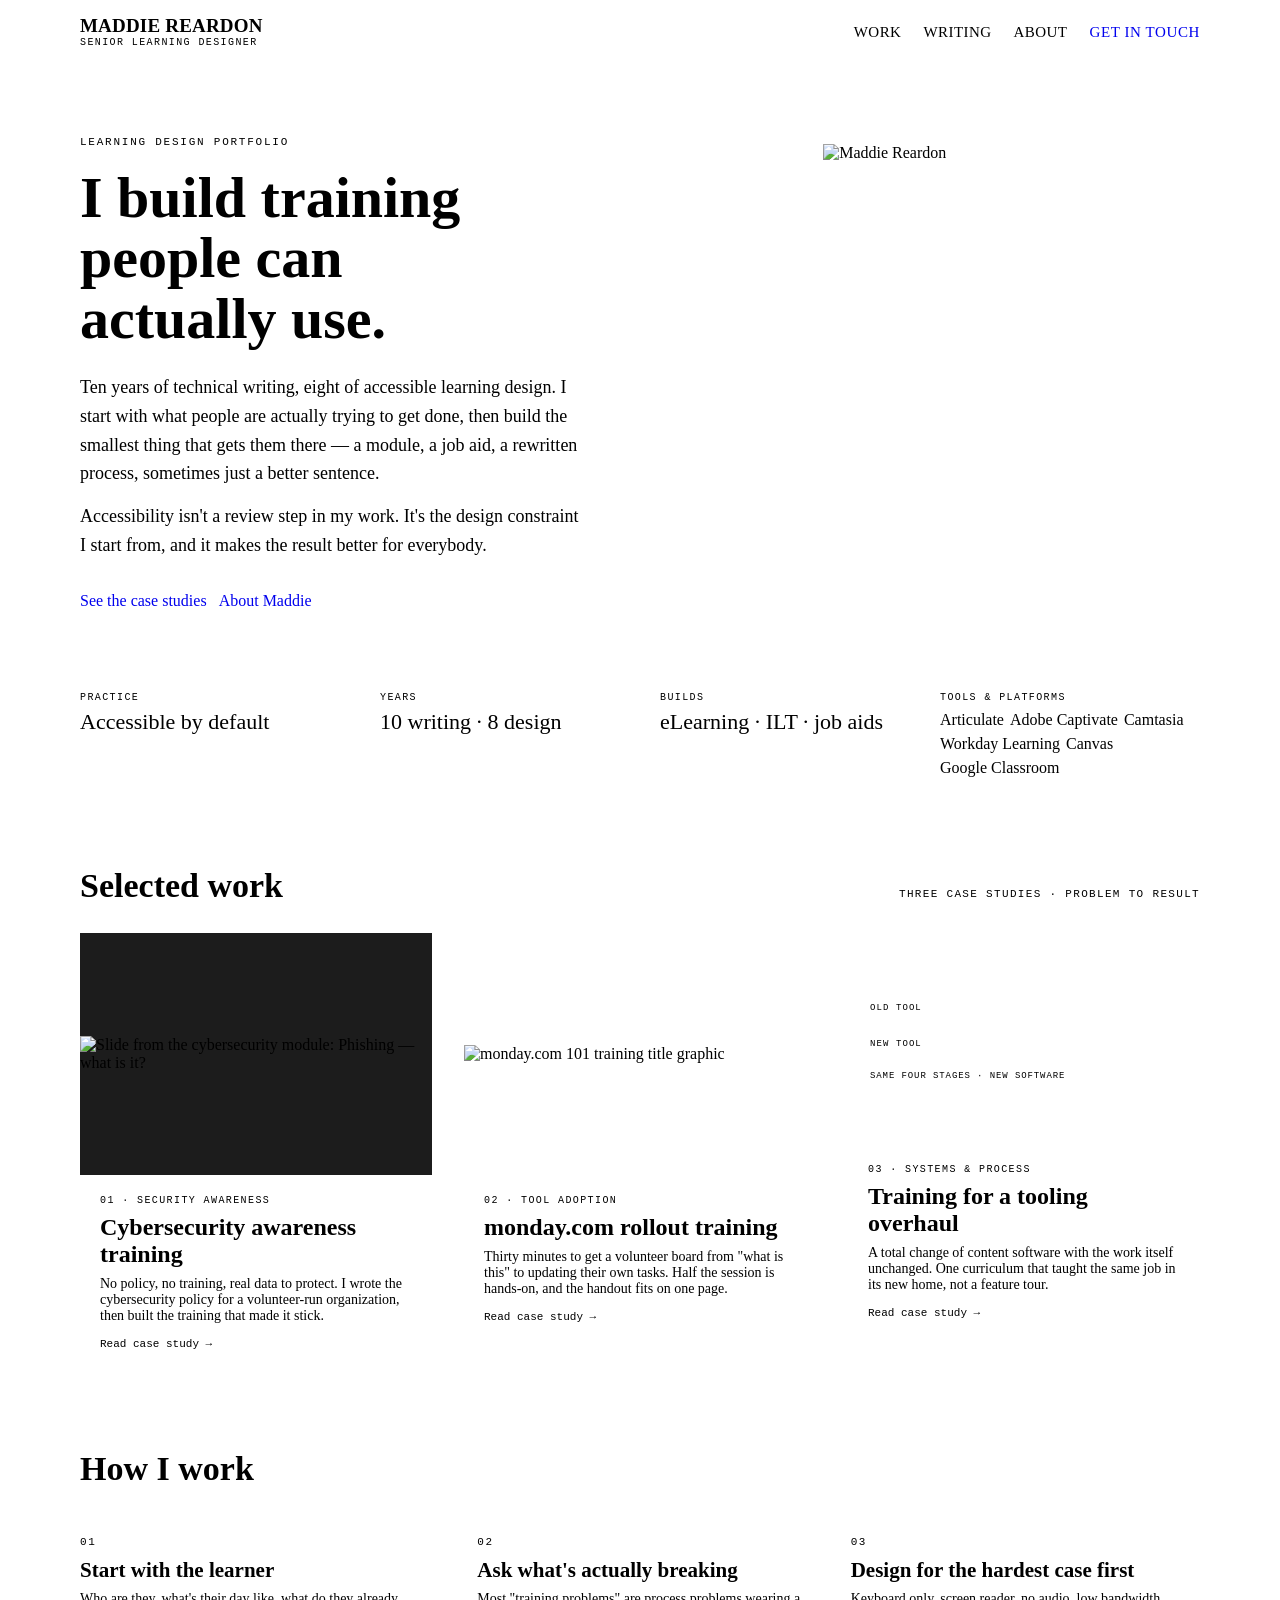
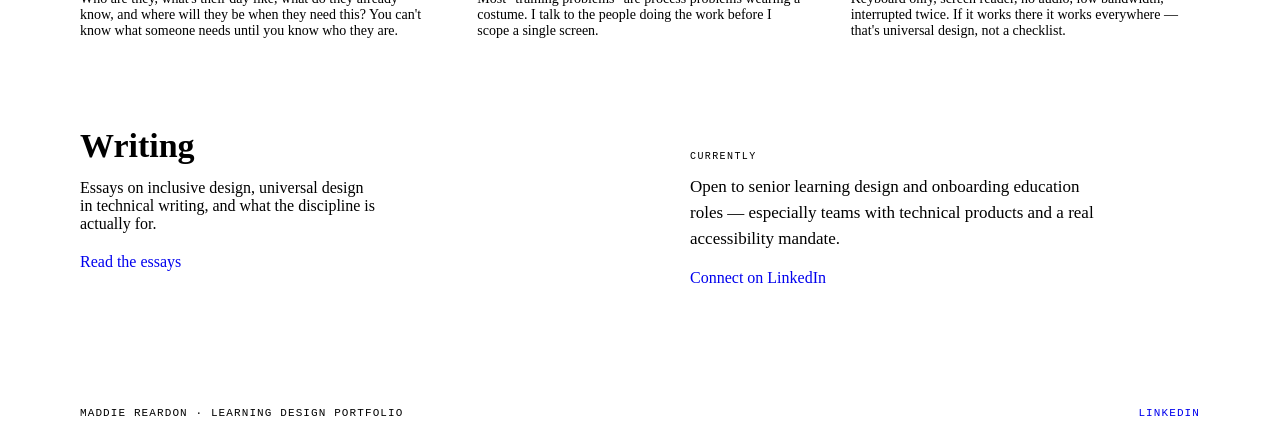
==== index.html @ 241e2d4a "Add files via upload" ====
<!DOCTYPE html>
<html lang="en">
<head>
<meta charset="utf-8">
<meta name="viewport" content="width=device-width, initial-scale=1">
<title>Maddie Reardon — Senior Learning Designer</title>
<meta name="description" content="Learning designer building accessible training for technical products, systems rollouts, and compliance topics.">
<meta property="og:title" content="Maddie Reardon — Senior Learning Designer">
<meta property="og:description" content="Learning designer building accessible training for technical products, systems rollouts, and compliance topics.">
<meta property="og:type" content="website">
<link rel="stylesheet" href="assets/styles.css"><link rel="preconnect" href="https://fonts.gstatic.com"><style>body{margin:0}a{text-decoration:none}a:hover{color:var(--color-accent-700)}.mono{font-family:ui-monospace,Menlo,Consolas,monospace}.btn,.tag{white-space:nowrap}.duotone::after{opacity:.15}</style>
</head>
<body>
<div style="min-height:100vh;background:var(--color-bg);color:var(--color-text)">

  <header style="border-bottom:1px solid var(--color-divider);position:sticky;top:0;background:var(--color-bg);z-index:5">
    <div style="max-width:1120px;margin:0 auto;padding:16px 32px;display:flex;align-items:center;justify-content:space-between;gap:24px">
      <a href="index.html" style="display:flex;flex-direction:column;gap:2px;color:var(--color-text)">
        <span style="font-family:var(--font-heading);font-weight:600;font-size:19px;letter-spacing:.01em;line-height:1">MADDIE REARDON</span>
        <span class="mono" style="font-size:10px;letter-spacing:.14em;text-transform:uppercase;color:color-mix(in srgb,var(--color-text) 55%,transparent)">Senior learning designer</span>
      </a>
      <nav style="display:flex;align-items:center;gap:22px;font-family:var(--font-heading);font-size:15px;letter-spacing:.03em;text-transform:uppercase">
        <a href="#work" style="color:var(--color-text)">Work</a>
        <a href="writing.html" style="color:var(--color-text)">Writing</a>
        <a href="about.html" style="color:var(--color-text)">About</a>
        <a class="btn btn-primary" href="https://linkedin.com/in/maddie-reardon" target="_blank" rel="noopener" style="letter-spacing:.04em">Get in touch</a>
      </nav>
    </div>
  </header>

  <section style="max-width:1120px;margin:0 auto;padding:72px 32px 56px;display:grid;grid-template-columns:1.55fr .85fr;gap:56px;align-items:start">
    <div>
      <p class="mono" style="font-size:11px;letter-spacing:.16em;text-transform:uppercase;color:var(--color-accent-700);margin:0 0 20px">Learning design portfolio</p>
      <h1 style="font-size:58px;line-height:1.04;margin:0 0 24px;max-width:16ch">I build training people can actually use.</h1>
      <p style="font-size:18px;line-height:1.6;max-width:56ch;margin:0 0 14px;text-wrap:pretty">Ten years of technical writing, eight of accessible learning design. I start with what people are actually trying to get done, then build the smallest thing that gets them there — a module, a job aid, a rewritten process, sometimes just a better sentence.</p>
      <p style="font-size:18px;line-height:1.6;max-width:56ch;margin:0 0 32px;text-wrap:pretty">Accessibility isn't a review step in my work. It's the design constraint I start from, and it makes the result better for everybody.</p>
      <div style="display:flex;gap:12px;flex-wrap:wrap">
        <a class="btn btn-primary" href="#work">See the case studies</a>
        <a class="btn btn-secondary" href="about.html">About Maddie</a>
      </div>
    </div>
    <figure class="blueprint duotone" style="margin:8px 0 0">
      <i class="corner tl"></i><i class="corner tr"></i><i class="corner bl"></i><i class="corner br"></i>
      <img src="assets/maddie-reardon.png" alt="Maddie Reardon" style="width:100%;display:block">
    </figure>
  </section>

  <section style="border-top:1px solid var(--color-divider);border-bottom:1px solid var(--color-divider)">
    <div style="max-width:1120px;margin:0 auto;padding:0 32px;display:grid;grid-template-columns:repeat(4,1fr)">
      <div style="padding:26px 20px 26px 0"><p class="mono" style="font-size:10px;letter-spacing:.14em;text-transform:uppercase;color:color-mix(in srgb,var(--color-text) 55%,transparent);margin:0 0 6px">Practice</p><p style="font-family:var(--font-heading);font-size:22px;margin:0">Accessible by default</p></div>
      <div style="padding:26px 20px;border-left:1px solid var(--color-divider)"><p class="mono" style="font-size:10px;letter-spacing:.14em;text-transform:uppercase;color:color-mix(in srgb,var(--color-text) 55%,transparent);margin:0 0 6px">Years</p><p style="font-family:var(--font-heading);font-size:22px;margin:0">10 writing · 8 design</p></div>
      <div style="padding:26px 20px;border-left:1px solid var(--color-divider)"><p class="mono" style="font-size:10px;letter-spacing:.14em;text-transform:uppercase;color:color-mix(in srgb,var(--color-text) 55%,transparent);margin:0 0 6px">Builds</p><p style="font-family:var(--font-heading);font-size:22px;margin:0">eLearning · ILT · job aids</p></div>
      <div style="padding:26px 0 26px 20px;border-left:1px solid var(--color-divider)"><p class="mono" style="font-size:10px;letter-spacing:.14em;text-transform:uppercase;color:color-mix(in srgb,var(--color-text) 55%,transparent);margin:0 0 8px">Tools &amp; platforms</p><div style="display:flex;flex-wrap:wrap;gap:6px"><span class="tag tag-neutral">Articulate</span><span class="tag tag-neutral">Adobe Captivate</span><span class="tag tag-neutral">Camtasia</span><span class="tag tag-neutral">Workday Learning</span><span class="tag tag-neutral">Canvas</span><span class="tag tag-neutral">Google Classroom</span></div></div>
    </div>
  </section>

  <section id="work" style="max-width:1120px;margin:0 auto;padding:64px 32px 24px;scroll-margin-top:80px">
    <div style="display:flex;align-items:baseline;justify-content:space-between;gap:24px;margin:0 0 28px">
      <h2 style="font-size:34px;margin:0">Selected work</h2>
      <p class="mono" style="font-size:11px;letter-spacing:.12em;text-transform:uppercase;color:color-mix(in srgb,var(--color-text) 55%,transparent);margin:0">Three case studies · problem to result</p>
    </div>
    <div style="display:grid;grid-template-columns:repeat(3,1fr);gap:32px">

      <a class="card blueprint" href="work-cybersecurity.html" style="display:flex;flex-direction:column;gap:0;padding:0;color:var(--color-text)">
        <i class="corner tl"></i><i class="corner tr"></i><i class="corner bl"></i><i class="corner br"></i>
        <div style="aspect-ratio:16/11;overflow:hidden;border-bottom:1px solid var(--color-divider);background:#1c1c1c;display:grid;place-items:center">
          <img src="assets/cybersecurity-phishing-slide.png" alt="Slide from the cybersecurity module: Phishing — what is it?" style="width:100%;height:auto;object-fit:contain;display:block">
        </div>
        <div style="padding:20px">
          <p class="mono" style="font-size:10px;letter-spacing:.14em;text-transform:uppercase;color:var(--color-accent-700);margin:0 0 8px">01 · Security awareness</p>
          <h3 style="font-size:24px;margin:0 0 8px">Cybersecurity awareness training</h3>
          <p style="font-size:14px;margin:0 0 14px;color:color-mix(in srgb,var(--color-text) 70%,transparent);text-wrap:pretty">No policy, no training, real data to protect. I wrote the cybersecurity policy for a volunteer-run organization, then built the training that made it stick.</p>
          <p class="mono" style="font-size:11px;margin:0;color:var(--color-accent-700)">Read case study →</p>
        </div>
      </a>

      <a class="card blueprint" href="work-monday.html" style="display:flex;flex-direction:column;gap:0;padding:0;color:var(--color-text)">
        <i class="corner tl"></i><i class="corner tr"></i><i class="corner bl"></i><i class="corner br"></i>
        <div style="aspect-ratio:16/11;overflow:hidden;border-bottom:1px solid var(--color-divider);background:var(--color-neutral-200);display:grid;place-items:center">
          <img src="assets/monday-101.svg" alt="monday.com 101 training title graphic" style="width:100%;height:auto;object-fit:contain;display:block">
        </div>
        <div style="padding:20px">
          <p class="mono" style="font-size:10px;letter-spacing:.14em;text-transform:uppercase;color:var(--color-accent-700);margin:0 0 8px">02 · Tool adoption</p>
          <h3 style="font-size:24px;margin:0 0 8px">monday.com rollout training</h3>
          <p style="font-size:14px;margin:0 0 14px;color:color-mix(in srgb,var(--color-text) 70%,transparent);text-wrap:pretty">Thirty minutes to get a volunteer board from "what is this" to updating their own tasks. Half the session is hands-on, and the handout fits on one page.</p>
          <p class="mono" style="font-size:11px;margin:0;color:var(--color-accent-700)">Read case study →</p>
        </div>
      </a>

      <a class="card blueprint" href="work-workday.html" style="display:flex;flex-direction:column;gap:0;padding:0;color:var(--color-text)">
        <i class="corner tl"></i><i class="corner tr"></i><i class="corner bl"></i><i class="corner br"></i>
        <div style="aspect-ratio:16/11;background:var(--color-neutral-200);border-bottom:1px solid var(--color-divider);display:flex;flex-direction:column;justify-content:center;gap:14px;padding:0 22px">
          <div style="display:grid;grid-template-columns:56px 1fr;gap:10px;align-items:center">
            <span class="mono" style="font-size:9px;letter-spacing:.12em;text-transform:uppercase;color:color-mix(in srgb,var(--color-text) 50%,transparent)">Old tool</span>
            <div style="display:flex;gap:5px">
              <span style="flex:1;border:1px solid var(--color-divider);height:22px"></span>
              <span style="flex:1;border:1px solid var(--color-divider);height:22px"></span>
              <span style="flex:1;border:1px solid var(--color-divider);height:22px"></span>
              <span style="flex:1;border:1px solid var(--color-divider);height:22px"></span>
            </div>
          </div>
          <div style="display:grid;grid-template-columns:56px 1fr;gap:10px;align-items:center">
            <span class="mono" style="font-size:9px;letter-spacing:.12em;text-transform:uppercase;color:var(--color-accent-700)">New tool</span>
            <div style="display:flex;gap:5px">
              <span style="flex:1;border:1px solid var(--color-accent);height:22px"></span>
              <span style="flex:1;border:1px solid var(--color-accent);height:22px"></span>
              <span style="flex:1;border:1px solid var(--color-accent);height:22px"></span>
              <span style="flex:1;background:var(--color-accent);border:1px solid var(--color-accent);height:22px"></span>
            </div>
          </div>
          <p class="mono" style="font-size:9px;letter-spacing:.1em;text-transform:uppercase;color:color-mix(in srgb,var(--color-text) 50%,transparent);margin:2px 0 0">Same four stages · new software</p>
        </div>
        <div style="padding:20px">
          <p class="mono" style="font-size:10px;letter-spacing:.14em;text-transform:uppercase;color:var(--color-accent-700);margin:0 0 8px">03 · Systems &amp; process</p>
          <h3 style="font-size:24px;margin:0 0 8px">Training for a tooling overhaul</h3>
          <p style="font-size:14px;margin:0 0 14px;color:color-mix(in srgb,var(--color-text) 70%,transparent);text-wrap:pretty">A total change of content software with the work itself unchanged. One curriculum that taught the same job in its new home, not a feature tour.</p>
          <p class="mono" style="font-size:11px;margin:0;color:var(--color-accent-700)">Read case study →</p>
        </div>
      </a>

    </div>
  </section>

  <section style="max-width:1120px;margin:0 auto;padding:56px 32px 8px">
    <h2 style="font-size:34px;margin:0 0 24px">How I work</h2>
    <div style="display:grid;grid-template-columns:repeat(3,1fr);gap:0;border-top:1px solid var(--color-divider);border-bottom:1px solid var(--color-divider)">
      <div style="padding:24px 24px 24px 0">
        <p class="mono" style="font-size:11px;letter-spacing:.14em;color:var(--color-accent-700);margin:0 0 10px">01</p>
        <h4 style="font-size:21px;margin:0 0 8px">Start with the learner</h4>
        <p style="font-size:14px;margin:0;color:color-mix(in srgb,var(--color-text) 70%,transparent);text-wrap:pretty">Who are they, what's their day like, what do they already know, and where will they be when they need this? You can't know what someone needs until you know who they are.</p>
      </div>
      <div style="padding:24px;border-left:1px solid var(--color-divider)">
        <p class="mono" style="font-size:11px;letter-spacing:.14em;color:var(--color-accent-700);margin:0 0 10px">02</p>
        <h4 style="font-size:21px;margin:0 0 8px">Ask what's actually breaking</h4>
        <p style="font-size:14px;margin:0;color:color-mix(in srgb,var(--color-text) 70%,transparent);text-wrap:pretty">Most "training problems" are process problems wearing a costume. I talk to the people doing the work before I scope a single screen.</p>
      </div>
      <div style="padding:24px 0 24px 24px;border-left:1px solid var(--color-divider)">
        <p class="mono" style="font-size:11px;letter-spacing:.14em;color:var(--color-accent-700);margin:0 0 10px">03</p>
        <h4 style="font-size:21px;margin:0 0 8px">Design for the hardest case first</h4>
        <p style="font-size:14px;margin:0;color:color-mix(in srgb,var(--color-text) 70%,transparent);text-wrap:pretty">Keyboard only, screen reader, no audio, low bandwidth, interrupted twice. If it works there it works everywhere — that's universal design, not a checklist.</p>
      </div>
    </div>
  </section>

  <section style="max-width:1120px;margin:0 auto;padding:56px 32px 72px;display:grid;grid-template-columns:1fr 1fr;gap:48px;align-items:start">
    <div>
      <h2 style="font-size:34px;margin:0 0 14px">Writing</h2>
      <p style="font-size:16px;margin:0 0 20px;max-width:44ch;color:color-mix(in srgb,var(--color-text) 72%,transparent);text-wrap:pretty">Essays on inclusive design, universal design in technical writing, and what the discipline is actually for.</p>
      <a class="btn btn-secondary" href="writing.html">Read the essays</a>
    </div>
    <div class="blueprint" style="padding:24px 26px;background:color-mix(in srgb,var(--color-accent) 7%,transparent)">
      <i class="corner tl"></i><i class="corner tr"></i><i class="corner bl"></i><i class="corner br"></i>
      <p class="mono" style="font-size:10px;letter-spacing:.14em;text-transform:uppercase;color:var(--color-accent-700);margin:0 0 12px">Currently</p>
      <p style="font-size:17px;line-height:1.55;margin:0 0 16px;text-wrap:pretty">Open to senior learning design and onboarding education roles — especially teams with technical products and a real accessibility mandate.</p>
      <a class="btn btn-primary" href="https://linkedin.com/in/maddie-reardon" target="_blank" rel="noopener">Connect on LinkedIn</a>
    </div>
  </section>

  <footer style="border-top:1px solid var(--color-divider)">
    <div style="max-width:1120px;margin:0 auto;padding:24px 32px;display:flex;justify-content:space-between;gap:24px;flex-wrap:wrap">
      <p class="mono" style="font-size:11px;letter-spacing:.1em;text-transform:uppercase;color:color-mix(in srgb,var(--color-text) 55%,transparent);margin:0">Maddie Reardon · Learning design portfolio</p>
      <div style="display:flex;gap:20px" class="mono">
        <a href="https://linkedin.com/in/maddie-reardon" target="_blank" rel="noopener" style="font-size:11px;letter-spacing:.1em;text-transform:uppercase">LinkedIn</a>
      </div>
    </div>
  </footer>
</div>
</body>
</html>
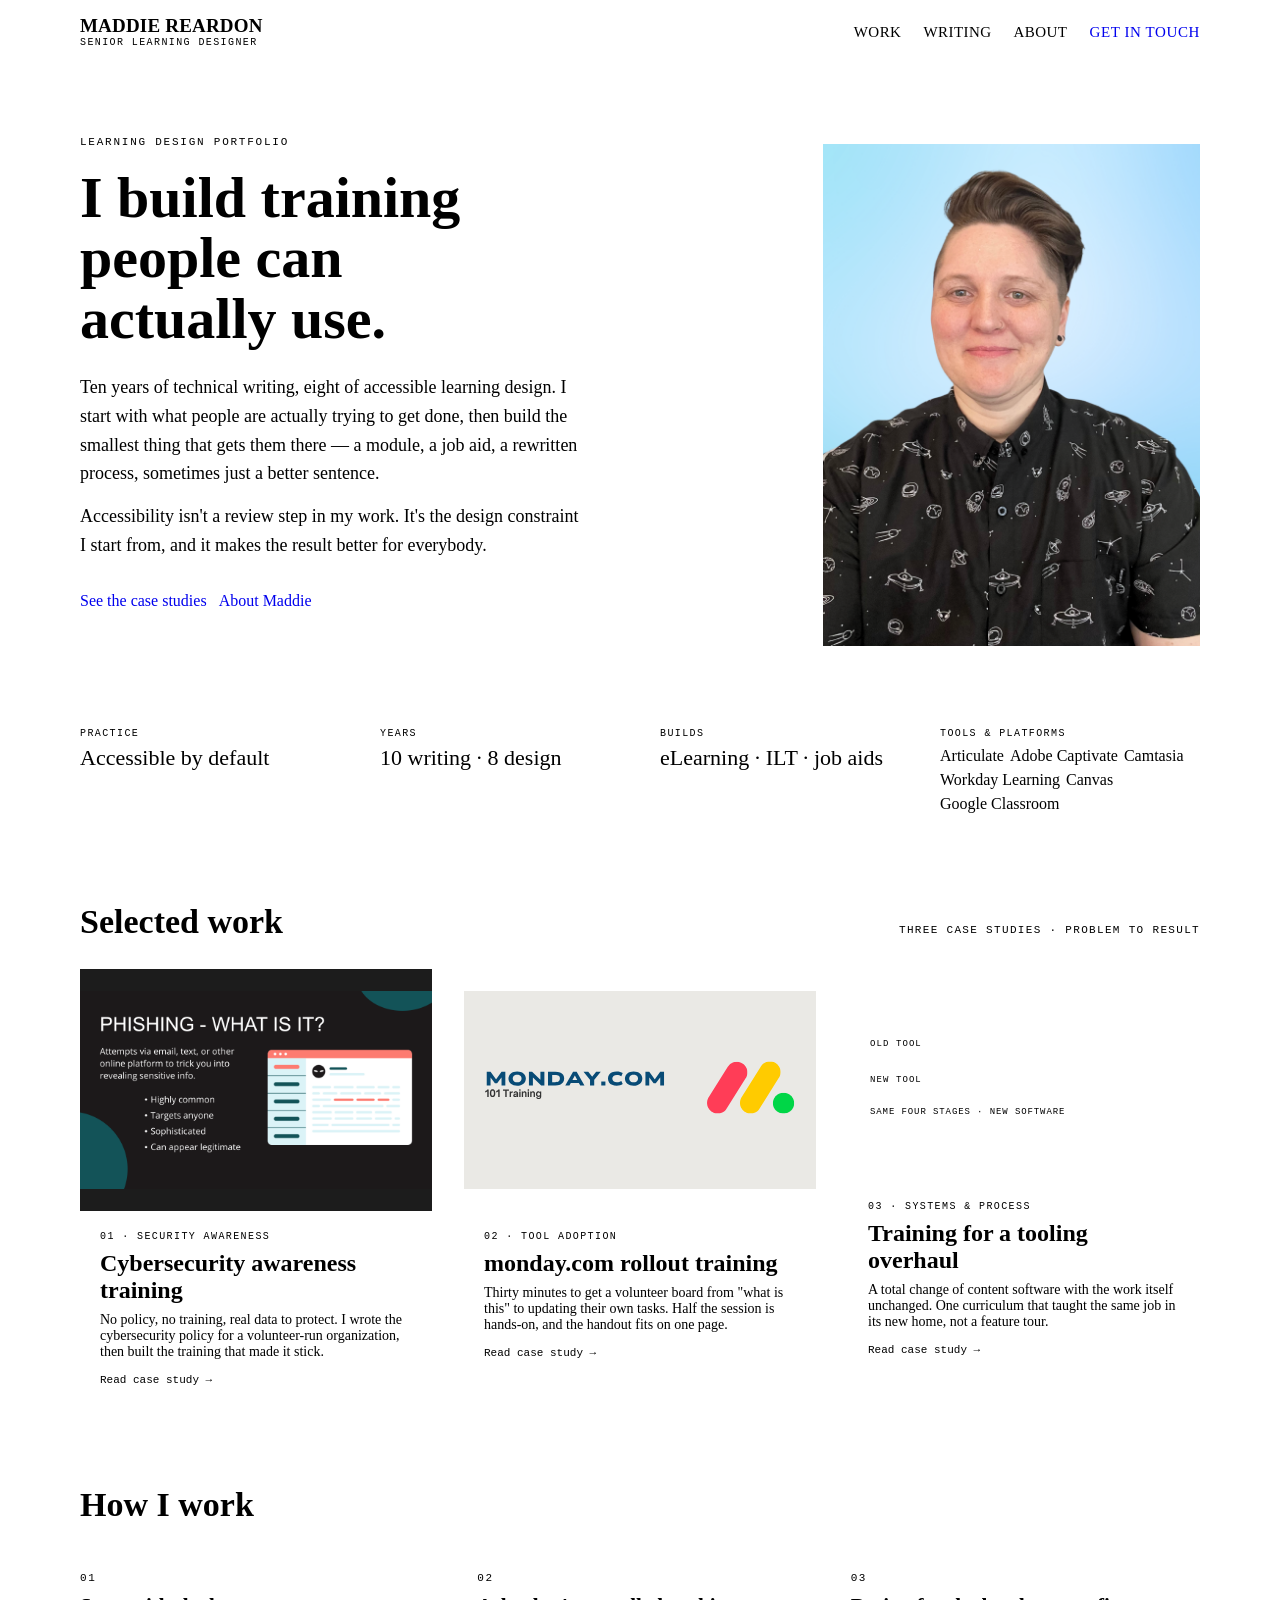
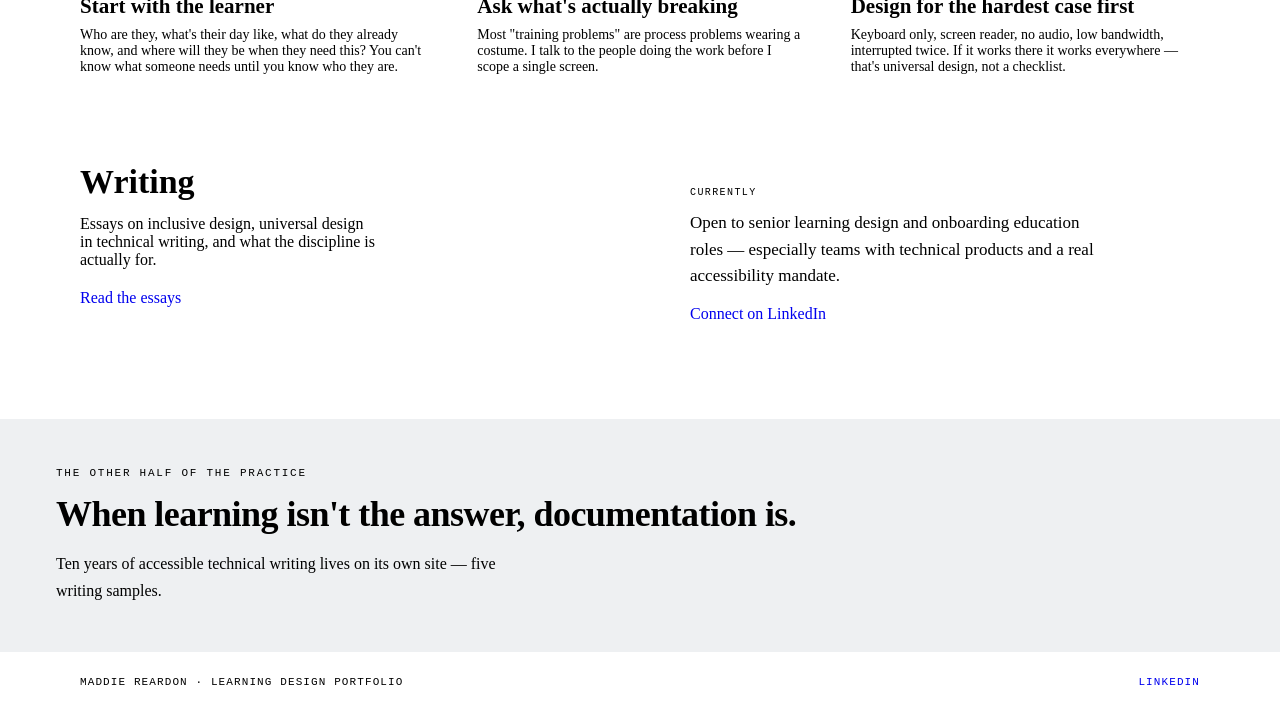
==== commit 7efbda78: "Update index.html" ====
--- a/index.html
+++ b/index.html
@@ -156,6 +156,16 @@
     </div>
   </section>
 
+    <section style="background:#eef0f2;color:var(--color-accent-900);padding:48px 56px;display:flex;flex-wrap:wrap;gap:32px;align-items:end;justify-content:space-between">
+    <div style="max-width:1180px;margin:0 auto;display:flex;flex-wrap:wrap;gap:32px;align-items:end;justify-content:space-between;width:100%">
+      <div>
+        <p class="mono" style="font-size:11px;letter-spacing:.16em;text-transform:uppercase;color:var(--color-accent-700);margin:0 0 14px">The other half of the practice</p>
+        <h2 style="font-size:36px;letter-spacing:-.015em;margin:0">When learning isn't the answer, documentation is.</h2>
+        <p style="font-size:16px;line-height:1.65;max-width:58ch;margin:16px 0 0;color:color-mix(in srgb,var(--color-accent-900) 82%,transparent);text-wrap:pretty">Ten years of accessible technical writing lives on its own site — five writing samples.</p>
+      </div>
+    </div>
+  </section>
+
   <footer style="border-top:1px solid var(--color-divider)">
     <div style="max-width:1120px;margin:0 auto;padding:24px 32px;display:flex;justify-content:space-between;gap:24px;flex-wrap:wrap">
       <p class="mono" style="font-size:11px;letter-spacing:.1em;text-transform:uppercase;color:color-mix(in srgb,var(--color-text) 55%,transparent);margin:0">Maddie Reardon · Learning design portfolio</p>
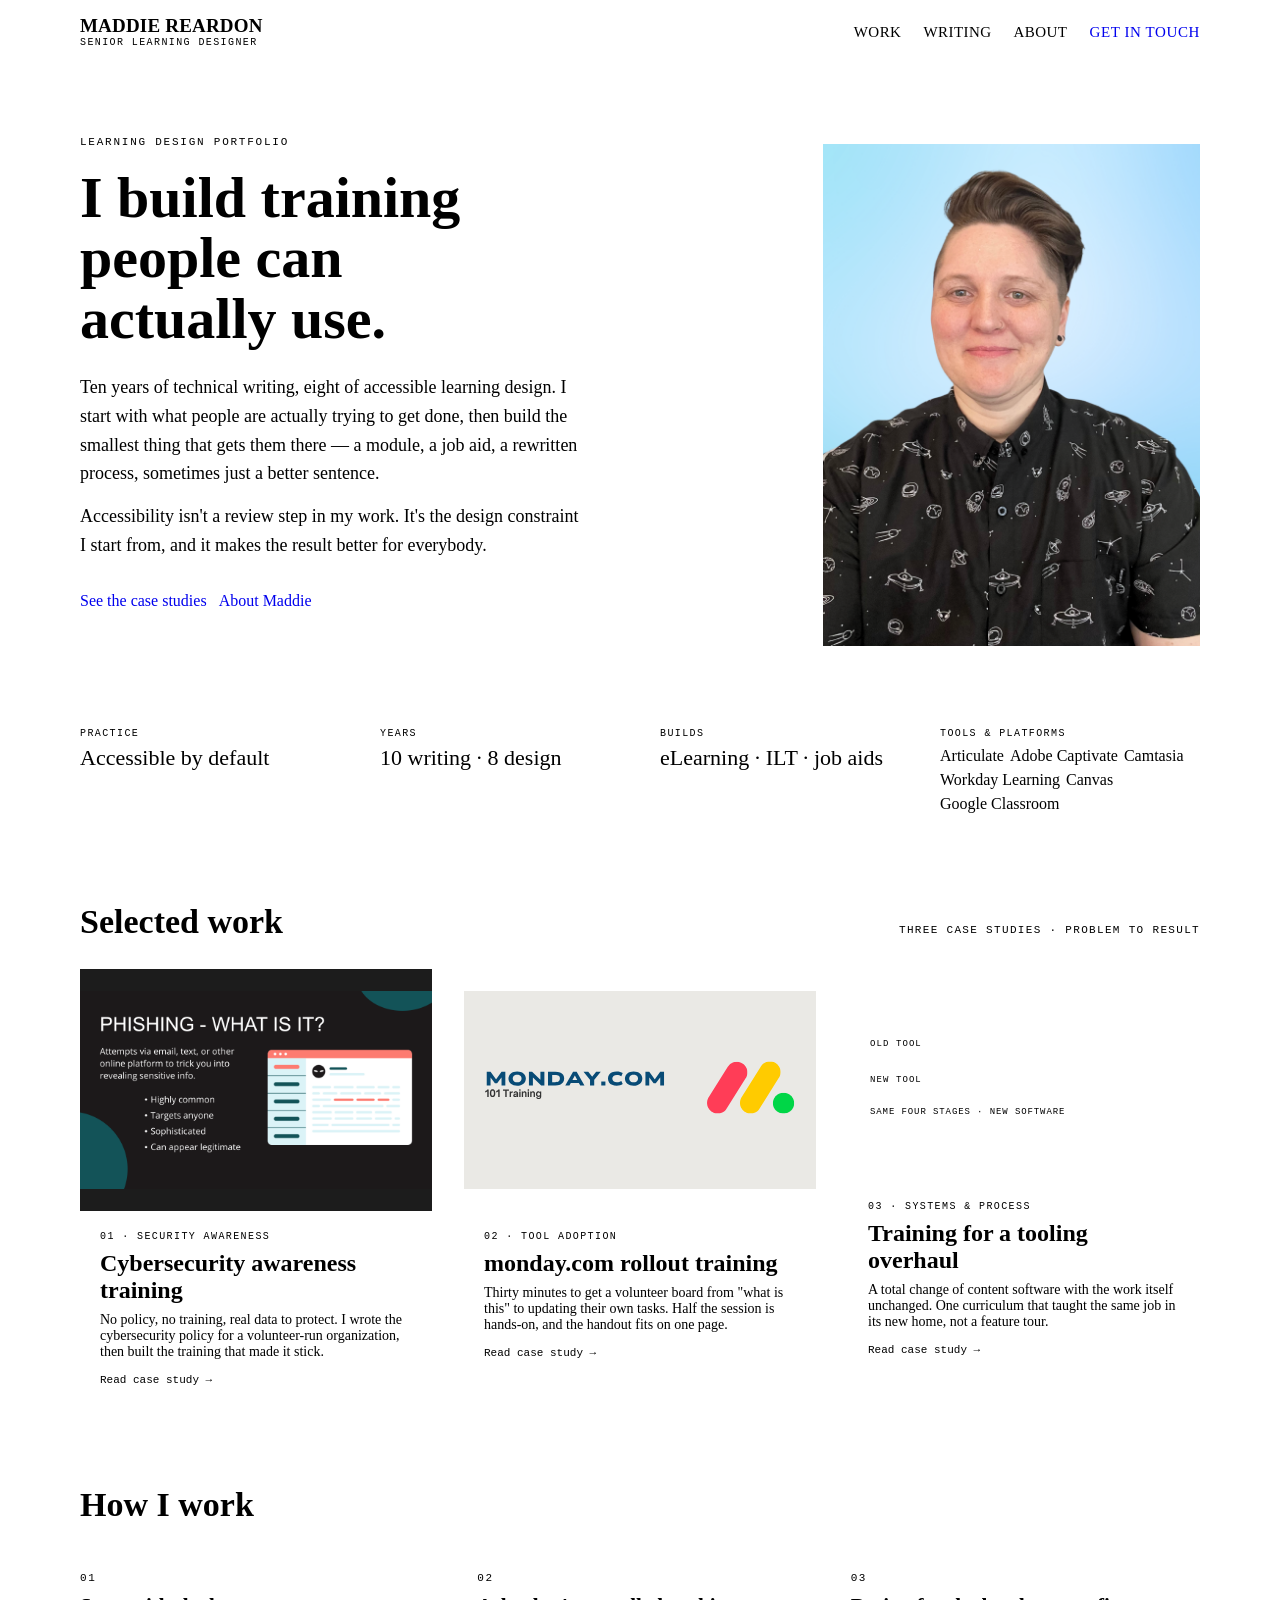
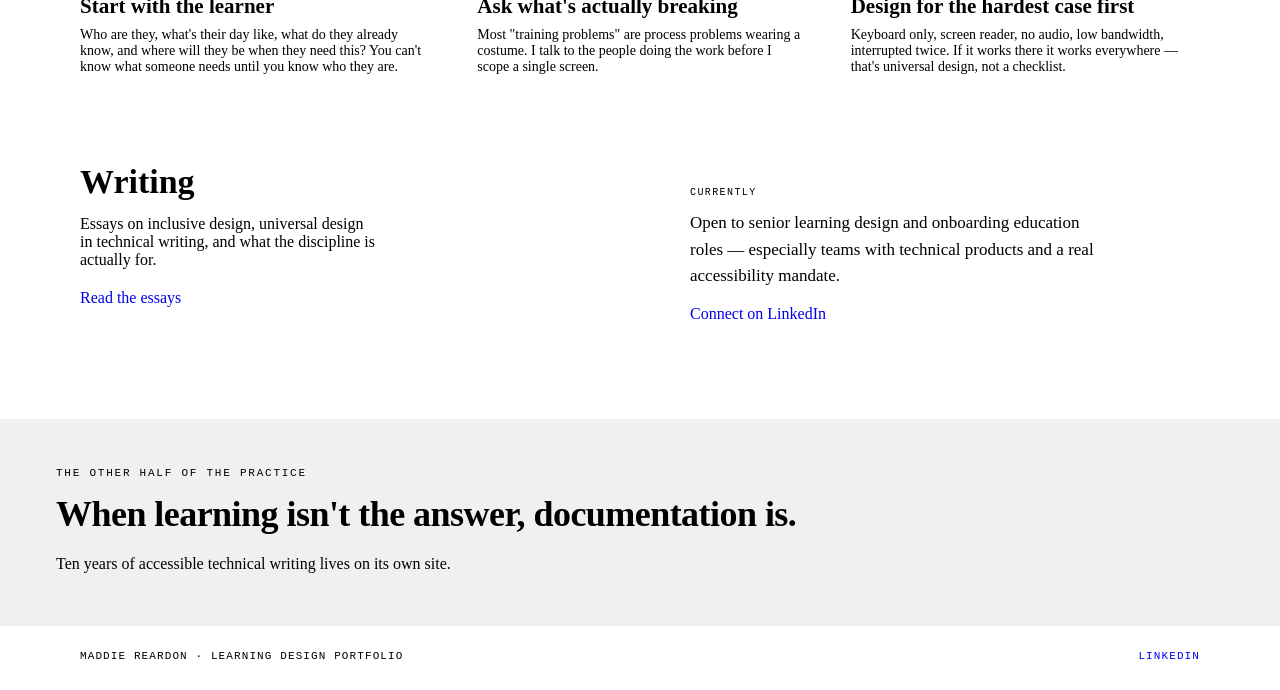
==== commit 4c031ebd: "Update index.html" ====
--- a/index.html
+++ b/index.html
@@ -161,7 +161,7 @@
       <div>
         <p class="mono" style="font-size:11px;letter-spacing:.16em;text-transform:uppercase;color:var(--color-accent-700);margin:0 0 14px">The other half of the practice</p>
         <h2 style="font-size:36px;letter-spacing:-.015em;margin:0">When learning isn't the answer, documentation is.</h2>
-        <p style="font-size:16px;line-height:1.65;max-width:58ch;margin:16px 0 0;color:color-mix(in srgb,var(--color-accent-900) 82%,transparent);text-wrap:pretty">Ten years of accessible technical writing lives on its own site — five writing samples.</p>
+        <p style="font-size:16px;line-height:1.65;max-width:58ch;margin:16px 0 0;color:color-mix(in srgb,var(--color-accent-900) 82%,transparent);text-wrap:pretty">Ten years of accessible technical writing lives on its own site.</p>
       </div>
     </div>
   </section>
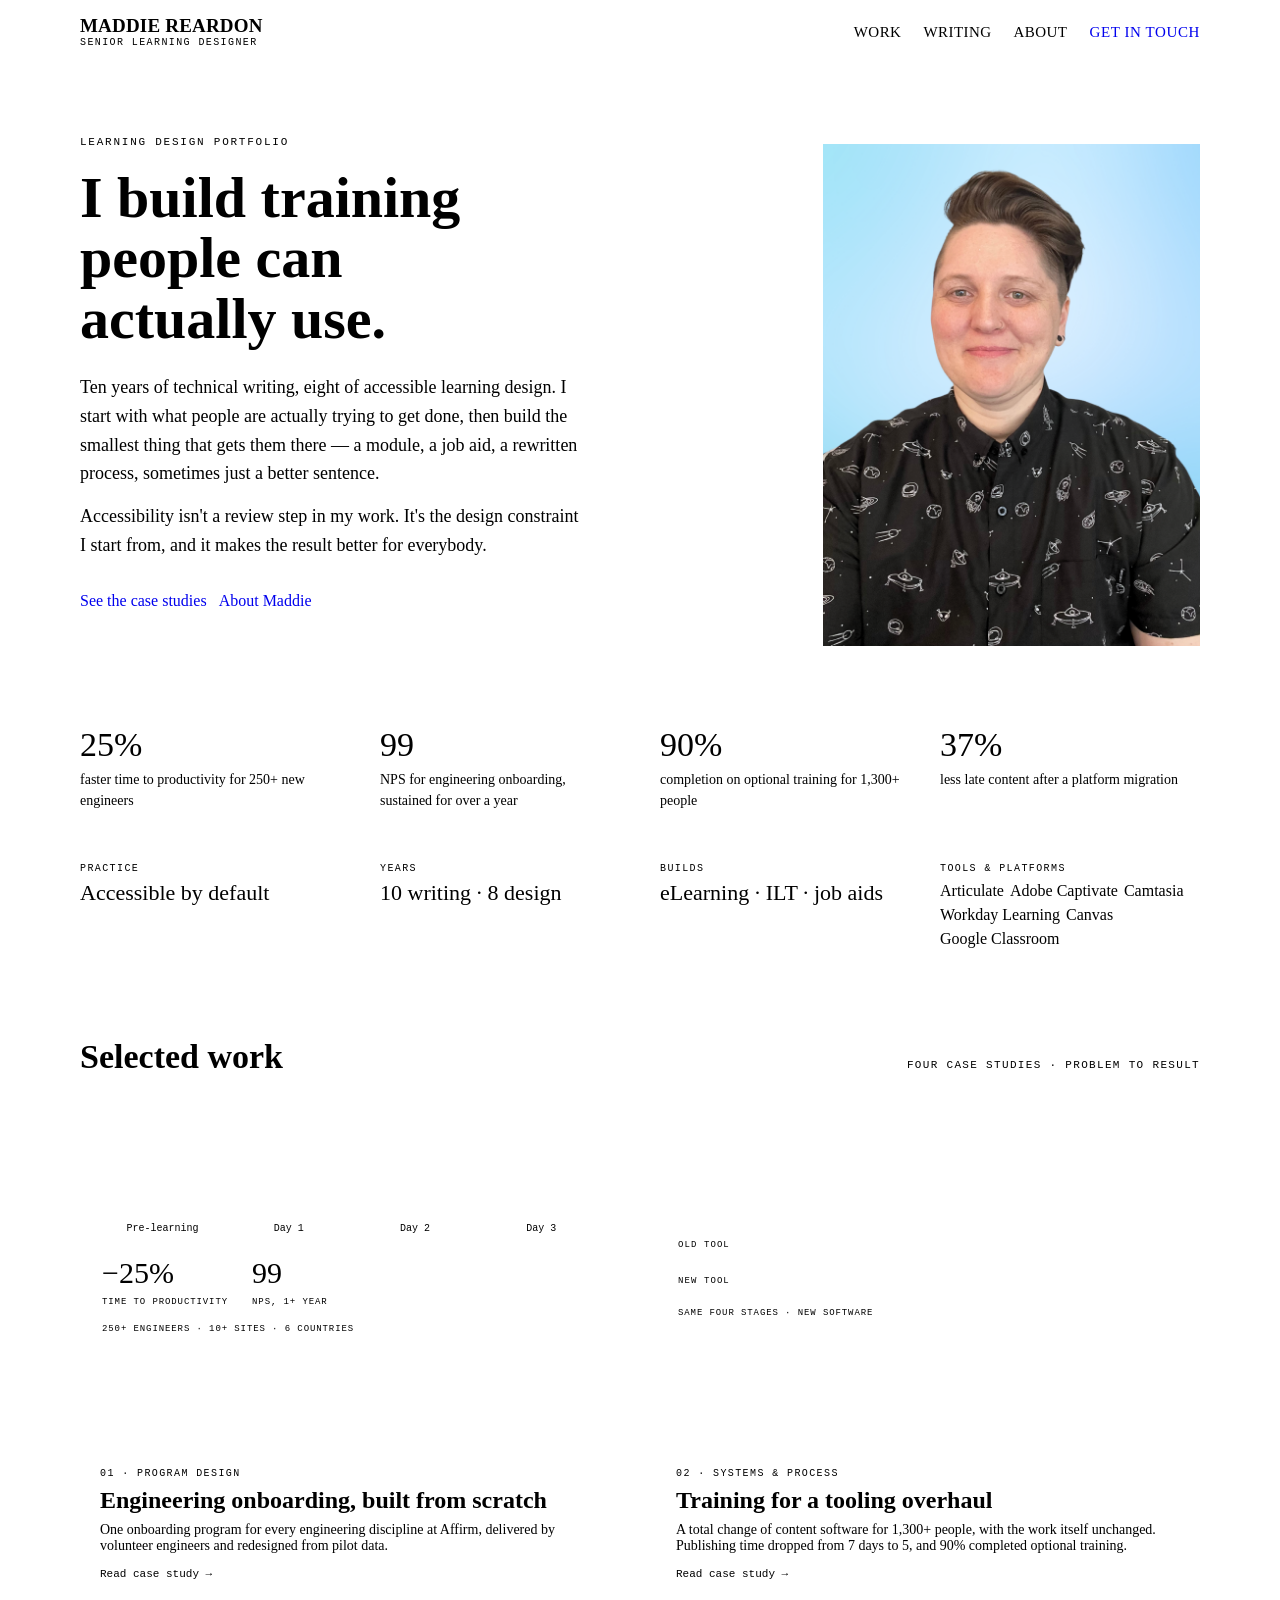
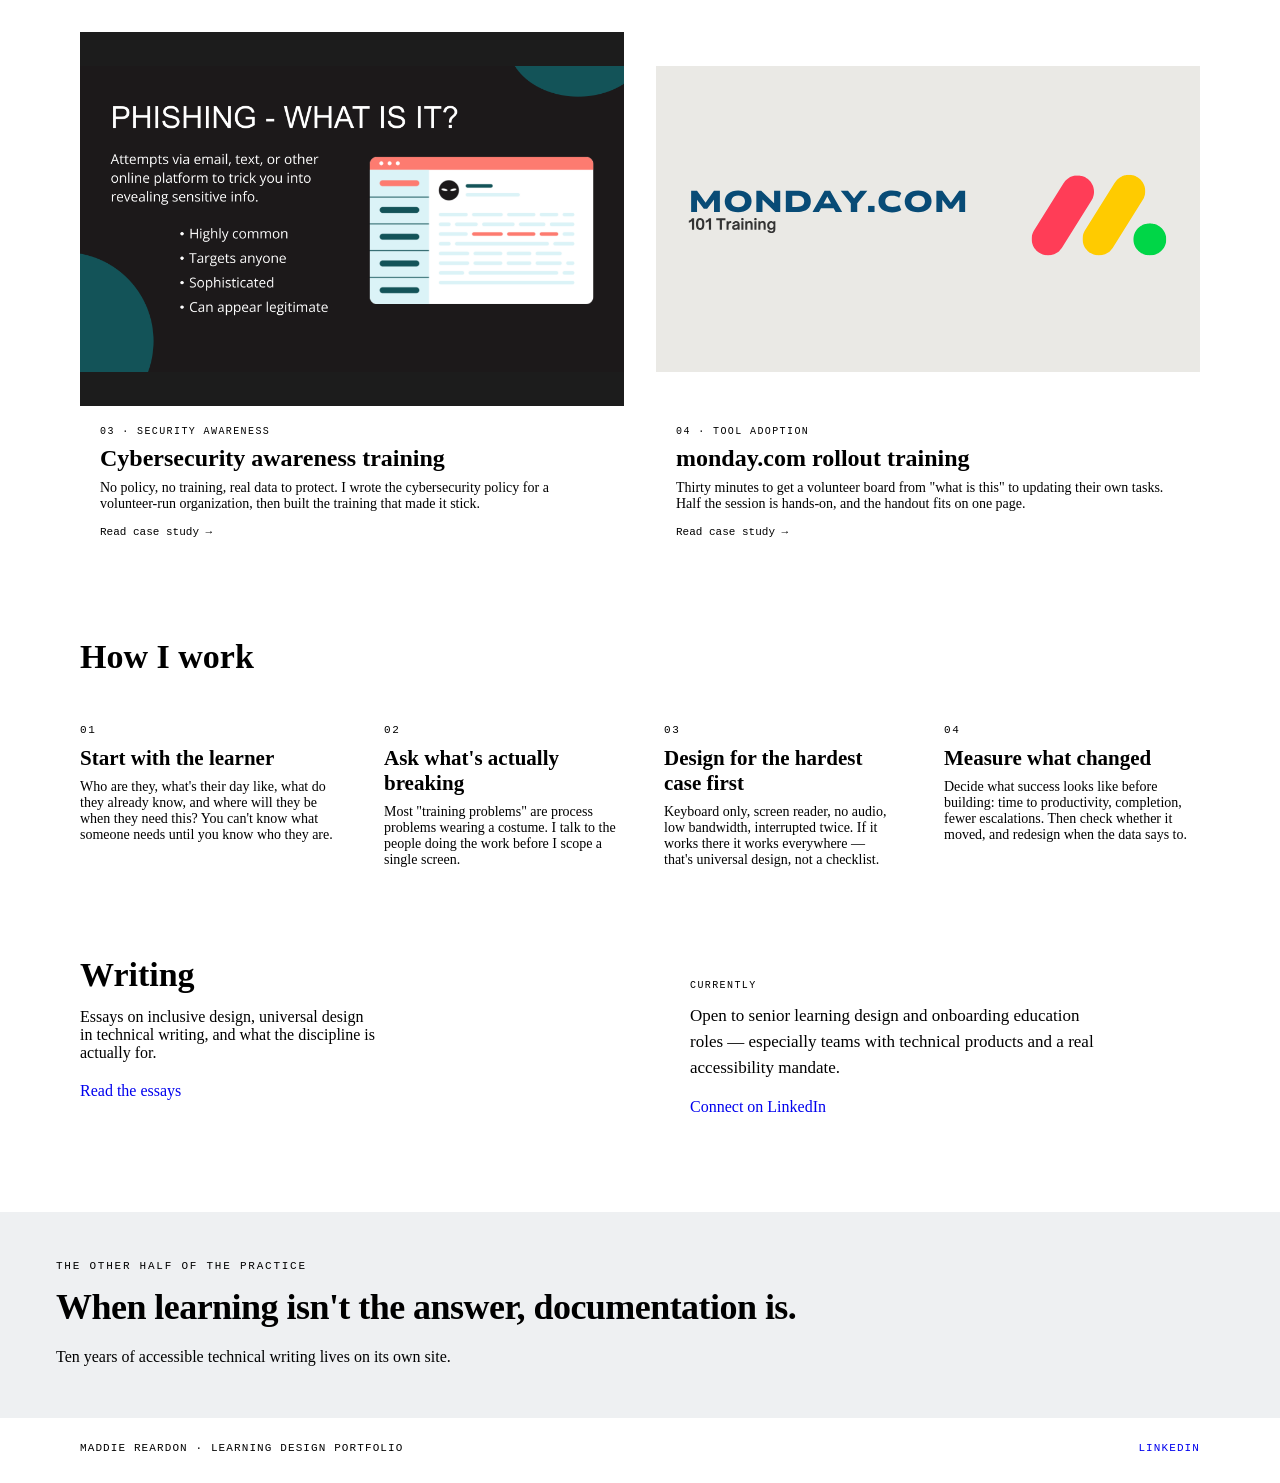
==== commit 82224bfc: "Update index.html" ====
--- a/index.html
+++ b/index.html
@@ -45,6 +45,15 @@
     </figure>
   </section>
 
+  <section aria-label="Selected results" style="border-top:1px solid var(--color-divider)">
+    <div style="max-width:1120px;margin:0 auto;padding:0 32px;display:grid;grid-template-columns:repeat(4,1fr)">
+      <div style="padding:26px 20px 26px 0;"><p style="font-family:var(--font-heading);font-size:34px;line-height:1;margin:0 0 8px;color:var(--color-accent-700)">25%</p><p style="font-size:14px;line-height:1.45;margin:0;color:color-mix(in srgb,var(--color-text) 72%,transparent)">faster time to productivity for 250+ new engineers</p></div>
+      <div style="padding:26px 20px;border-left:1px solid var(--color-divider);"><p style="font-family:var(--font-heading);font-size:34px;line-height:1;margin:0 0 8px;color:var(--color-accent-700)">99</p><p style="font-size:14px;line-height:1.45;margin:0;color:color-mix(in srgb,var(--color-text) 72%,transparent)">NPS for engineering onboarding, sustained for over a year</p></div>
+      <div style="padding:26px 20px;border-left:1px solid var(--color-divider);"><p style="font-family:var(--font-heading);font-size:34px;line-height:1;margin:0 0 8px;color:var(--color-accent-700)">90%</p><p style="font-size:14px;line-height:1.45;margin:0;color:color-mix(in srgb,var(--color-text) 72%,transparent)">completion on optional training for 1,300+ people</p></div>
+      <div style="padding:26px 0 26px 20px;border-left:1px solid var(--color-divider);"><p style="font-family:var(--font-heading);font-size:34px;line-height:1;margin:0 0 8px;color:var(--color-accent-700)">37%</p><p style="font-size:14px;line-height:1.45;margin:0;color:color-mix(in srgb,var(--color-text) 72%,transparent)">less late content after a platform migration</p></div>
+    </div>
+  </section>
+
   <section style="border-top:1px solid var(--color-divider);border-bottom:1px solid var(--color-divider)">
     <div style="max-width:1120px;margin:0 auto;padding:0 32px;display:grid;grid-template-columns:repeat(4,1fr)">
       <div style="padding:26px 20px 26px 0"><p class="mono" style="font-size:10px;letter-spacing:.14em;text-transform:uppercase;color:color-mix(in srgb,var(--color-text) 55%,transparent);margin:0 0 6px">Practice</p><p style="font-family:var(--font-heading);font-size:22px;margin:0">Accessible by default</p></div>
@@ -57,32 +66,24 @@
   <section id="work" style="max-width:1120px;margin:0 auto;padding:64px 32px 24px;scroll-margin-top:80px">
     <div style="display:flex;align-items:baseline;justify-content:space-between;gap:24px;margin:0 0 28px">
       <h2 style="font-size:34px;margin:0">Selected work</h2>
-      <p class="mono" style="font-size:11px;letter-spacing:.12em;text-transform:uppercase;color:color-mix(in srgb,var(--color-text) 55%,transparent);margin:0">Three case studies · problem to result</p>
-    </div>
-    <div style="display:grid;grid-template-columns:repeat(3,1fr);gap:32px">
-
-      <a class="card blueprint" href="work-cybersecurity.html" style="display:flex;flex-direction:column;gap:0;padding:0;color:var(--color-text)">
-        <i class="corner tl"></i><i class="corner tr"></i><i class="corner bl"></i><i class="corner br"></i>
-        <div style="aspect-ratio:16/11;overflow:hidden;border-bottom:1px solid var(--color-divider);background:#1c1c1c;display:grid;place-items:center">
-          <img src="assets/cybersecurity-phishing-slide.png" alt="Slide from the cybersecurity module: Phishing — what is it?" style="width:100%;height:auto;object-fit:contain;display:block">
-        </div>
-        <div style="padding:20px">
-          <p class="mono" style="font-size:10px;letter-spacing:.14em;text-transform:uppercase;color:var(--color-accent-700);margin:0 0 8px">01 · Security awareness</p>
-          <h3 style="font-size:24px;margin:0 0 8px">Cybersecurity awareness training</h3>
-          <p style="font-size:14px;margin:0 0 14px;color:color-mix(in srgb,var(--color-text) 70%,transparent);text-wrap:pretty">No policy, no training, real data to protect. I wrote the cybersecurity policy for a volunteer-run organization, then built the training that made it stick.</p>
-          <p class="mono" style="font-size:11px;margin:0;color:var(--color-accent-700)">Read case study →</p>
-        </div>
-      </a>
-
-      <a class="card blueprint" href="work-monday.html" style="display:flex;flex-direction:column;gap:0;padding:0;color:var(--color-text)">
-        <i class="corner tl"></i><i class="corner tr"></i><i class="corner bl"></i><i class="corner br"></i>
-        <div style="aspect-ratio:16/11;overflow:hidden;border-bottom:1px solid var(--color-divider);background:var(--color-neutral-200);display:grid;place-items:center">
-          <img src="assets/monday-101.svg" alt="monday.com 101 training title graphic" style="width:100%;height:auto;object-fit:contain;display:block">
-        </div>
-        <div style="padding:20px">
-          <p class="mono" style="font-size:10px;letter-spacing:.14em;text-transform:uppercase;color:var(--color-accent-700);margin:0 0 8px">02 · Tool adoption</p>
-          <h3 style="font-size:24px;margin:0 0 8px">monday.com rollout training</h3>
-          <p style="font-size:14px;margin:0 0 14px;color:color-mix(in srgb,var(--color-text) 70%,transparent);text-wrap:pretty">Thirty minutes to get a volunteer board from "what is this" to updating their own tasks. Half the session is hands-on, and the handout fits on one page.</p>
+      <p class="mono" style="font-size:11px;letter-spacing:.12em;text-transform:uppercase;color:color-mix(in srgb,var(--color-text) 55%,transparent);margin:0">Four case studies · problem to result</p>
+    </div>
+    <div style="display:grid;grid-template-columns:repeat(2,1fr);gap:32px">
+
+      <a class="card blueprint" href="work-launchpad.html" style="display:flex;flex-direction:column;gap:0;padding:0;color:var(--color-text)">
+        <i class="corner tl"></i><i class="corner tr"></i><i class="corner bl"></i><i class="corner br"></i>
+        <div style="aspect-ratio:16/11;background:var(--color-neutral-200);border-bottom:1px solid var(--color-divider);display:flex;flex-direction:column;justify-content:center;gap:16px;padding:0 22px">
+          <div style="display:flex;gap:5px"><span style="flex:1;border:1px solid var(--color-divider);padding:6px 4px;font-size:10px;text-align:center" class="mono">Pre-learning</span><span style="flex:1;border:1px solid var(--color-accent);padding:6px 4px;font-size:10px;text-align:center" class="mono">Day 1</span><span style="flex:1;border:1px solid var(--color-accent);padding:6px 4px;font-size:10px;text-align:center" class="mono">Day 2</span><span style="flex:1;background:var(--color-accent);color:var(--color-bg);border:1px solid var(--color-accent);padding:6px 4px;font-size:10px;text-align:center" class="mono">Day 3</span></div>
+          <div style="display:flex;gap:24px;align-items:baseline">
+            <p style="margin:0"><span style="font-family:var(--font-heading);font-size:30px;color:var(--color-accent-700)">−25%</span><br><span class="mono" style="font-size:9px;letter-spacing:.1em;text-transform:uppercase;color:color-mix(in srgb,var(--color-text) 55%,transparent);">Time to productivity</span></p>
+            <p style="margin:0"><span style="font-family:var(--font-heading);font-size:30px;color:var(--color-accent-700)">99</span><br><span class="mono" style="font-size:9px;letter-spacing:.1em;text-transform:uppercase;color:color-mix(in srgb,var(--color-text) 55%,transparent);">NPS, 1+ year</span></p>
+          </div>
+          <p class="mono" style="font-size:9px;letter-spacing:.1em;text-transform:uppercase;color:color-mix(in srgb,var(--color-text) 55%,transparent);margin:0">250+ engineers · 10+ sites · 6 countries</p>
+        </div>
+        <div style="padding:20px">
+          <p class="mono" style="font-size:10px;letter-spacing:.14em;text-transform:uppercase;color:var(--color-accent-700);margin:0 0 8px">01 · Program design</p>
+          <h3 style="font-size:24px;margin:0 0 8px">Engineering onboarding, built from scratch</h3>
+          <p style="font-size:14px;margin:0 0 14px;color:color-mix(in srgb,var(--color-text) 70%,transparent);text-wrap:pretty">One onboarding program for every engineering discipline at Affirm, delivered by volunteer engineers and redesigned from pilot data.</p>
           <p class="mono" style="font-size:11px;margin:0;color:var(--color-accent-700)">Read case study →</p>
         </div>
       </a>
@@ -111,9 +112,35 @@
           <p class="mono" style="font-size:9px;letter-spacing:.1em;text-transform:uppercase;color:color-mix(in srgb,var(--color-text) 50%,transparent);margin:2px 0 0">Same four stages · new software</p>
         </div>
         <div style="padding:20px">
-          <p class="mono" style="font-size:10px;letter-spacing:.14em;text-transform:uppercase;color:var(--color-accent-700);margin:0 0 8px">03 · Systems &amp; process</p>
+          <p class="mono" style="font-size:10px;letter-spacing:.14em;text-transform:uppercase;color:var(--color-accent-700);margin:0 0 8px">02 · Systems &amp; process</p>
           <h3 style="font-size:24px;margin:0 0 8px">Training for a tooling overhaul</h3>
-          <p style="font-size:14px;margin:0 0 14px;color:color-mix(in srgb,var(--color-text) 70%,transparent);text-wrap:pretty">A total change of content software with the work itself unchanged. One curriculum that taught the same job in its new home, not a feature tour.</p>
+          <p style="font-size:14px;margin:0 0 14px;color:color-mix(in srgb,var(--color-text) 70%,transparent);text-wrap:pretty">A total change of content software for 1,300+ people, with the work itself unchanged. Publishing time dropped from 7 days to 5, and 90% completed optional training.</p>
+          <p class="mono" style="font-size:11px;margin:0;color:var(--color-accent-700)">Read case study →</p>
+        </div>
+      </a>
+
+      <a class="card blueprint" href="work-cybersecurity.html" style="display:flex;flex-direction:column;gap:0;padding:0;color:var(--color-text)">
+        <i class="corner tl"></i><i class="corner tr"></i><i class="corner bl"></i><i class="corner br"></i>
+        <div style="aspect-ratio:16/11;overflow:hidden;border-bottom:1px solid var(--color-divider);background:#1c1c1c;display:grid;place-items:center">
+          <img src="assets/cybersecurity-phishing-slide.png" alt="Slide from the cybersecurity module: Phishing — what is it?" style="width:100%;height:auto;object-fit:contain;display:block">
+        </div>
+        <div style="padding:20px">
+          <p class="mono" style="font-size:10px;letter-spacing:.14em;text-transform:uppercase;color:var(--color-accent-700);margin:0 0 8px">03 · Security awareness</p>
+          <h3 style="font-size:24px;margin:0 0 8px">Cybersecurity awareness training</h3>
+          <p style="font-size:14px;margin:0 0 14px;color:color-mix(in srgb,var(--color-text) 70%,transparent);text-wrap:pretty">No policy, no training, real data to protect. I wrote the cybersecurity policy for a volunteer-run organization, then built the training that made it stick.</p>
+          <p class="mono" style="font-size:11px;margin:0;color:var(--color-accent-700)">Read case study →</p>
+        </div>
+      </a>
+
+      <a class="card blueprint" href="work-monday.html" style="display:flex;flex-direction:column;gap:0;padding:0;color:var(--color-text)">
+        <i class="corner tl"></i><i class="corner tr"></i><i class="corner bl"></i><i class="corner br"></i>
+        <div style="aspect-ratio:16/11;overflow:hidden;border-bottom:1px solid var(--color-divider);background:var(--color-neutral-200);display:grid;place-items:center">
+          <img src="assets/monday-101.svg" alt="monday.com 101 training title graphic" style="width:100%;height:auto;object-fit:contain;display:block">
+        </div>
+        <div style="padding:20px">
+          <p class="mono" style="font-size:10px;letter-spacing:.14em;text-transform:uppercase;color:var(--color-accent-700);margin:0 0 8px">04 · Tool adoption</p>
+          <h3 style="font-size:24px;margin:0 0 8px">monday.com rollout training</h3>
+          <p style="font-size:14px;margin:0 0 14px;color:color-mix(in srgb,var(--color-text) 70%,transparent);text-wrap:pretty">Thirty minutes to get a volunteer board from "what is this" to updating their own tasks. Half the session is hands-on, and the handout fits on one page.</p>
           <p class="mono" style="font-size:11px;margin:0;color:var(--color-accent-700)">Read case study →</p>
         </div>
       </a>
@@ -123,7 +150,7 @@
 
   <section style="max-width:1120px;margin:0 auto;padding:56px 32px 8px">
     <h2 style="font-size:34px;margin:0 0 24px">How I work</h2>
-    <div style="display:grid;grid-template-columns:repeat(3,1fr);gap:0;border-top:1px solid var(--color-divider);border-bottom:1px solid var(--color-divider)">
+    <div style="display:grid;grid-template-columns:repeat(4,1fr);gap:0;border-top:1px solid var(--color-divider);border-bottom:1px solid var(--color-divider)">
       <div style="padding:24px 24px 24px 0">
         <p class="mono" style="font-size:11px;letter-spacing:.14em;color:var(--color-accent-700);margin:0 0 10px">01</p>
         <h4 style="font-size:21px;margin:0 0 8px">Start with the learner</h4>
@@ -134,10 +161,15 @@
         <h4 style="font-size:21px;margin:0 0 8px">Ask what's actually breaking</h4>
         <p style="font-size:14px;margin:0;color:color-mix(in srgb,var(--color-text) 70%,transparent);text-wrap:pretty">Most "training problems" are process problems wearing a costume. I talk to the people doing the work before I scope a single screen.</p>
       </div>
-      <div style="padding:24px 0 24px 24px;border-left:1px solid var(--color-divider)">
+      <div style="padding:24px;border-left:1px solid var(--color-divider)">
         <p class="mono" style="font-size:11px;letter-spacing:.14em;color:var(--color-accent-700);margin:0 0 10px">03</p>
         <h4 style="font-size:21px;margin:0 0 8px">Design for the hardest case first</h4>
         <p style="font-size:14px;margin:0;color:color-mix(in srgb,var(--color-text) 70%,transparent);text-wrap:pretty">Keyboard only, screen reader, no audio, low bandwidth, interrupted twice. If it works there it works everywhere — that's universal design, not a checklist.</p>
+      </div>
+      <div style="padding:24px 0 24px 24px;border-left:1px solid var(--color-divider)">
+        <p class="mono" style="font-size:11px;letter-spacing:.14em;color:var(--color-accent-700);margin:0 0 10px">04</p>
+        <h4 style="font-size:21px;margin:0 0 8px">Measure what changed</h4>
+        <p style="font-size:14px;margin:0;color:color-mix(in srgb,var(--color-text) 70%,transparent);text-wrap:pretty">Decide what success looks like before building: time to productivity, completion, fewer escalations. Then check whether it moved, and redesign when the data says to.</p>
       </div>
     </div>
   </section>
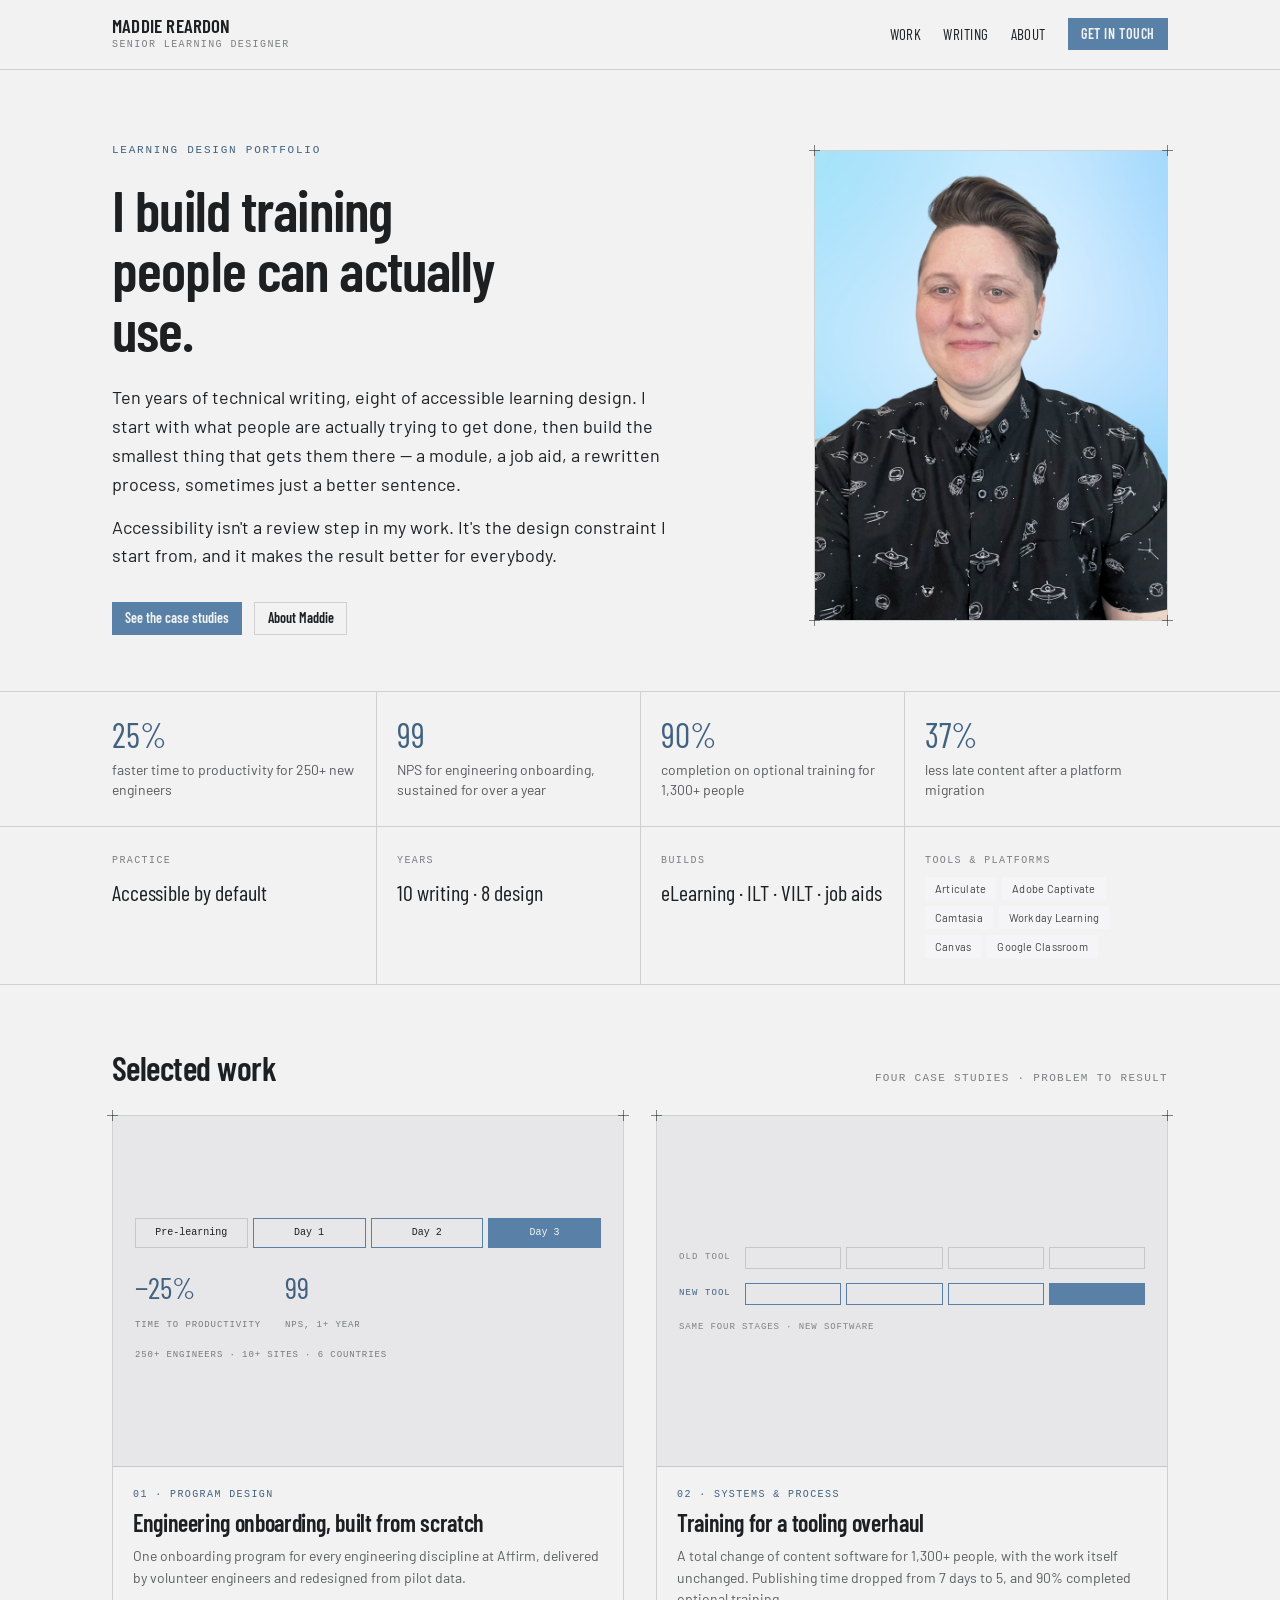
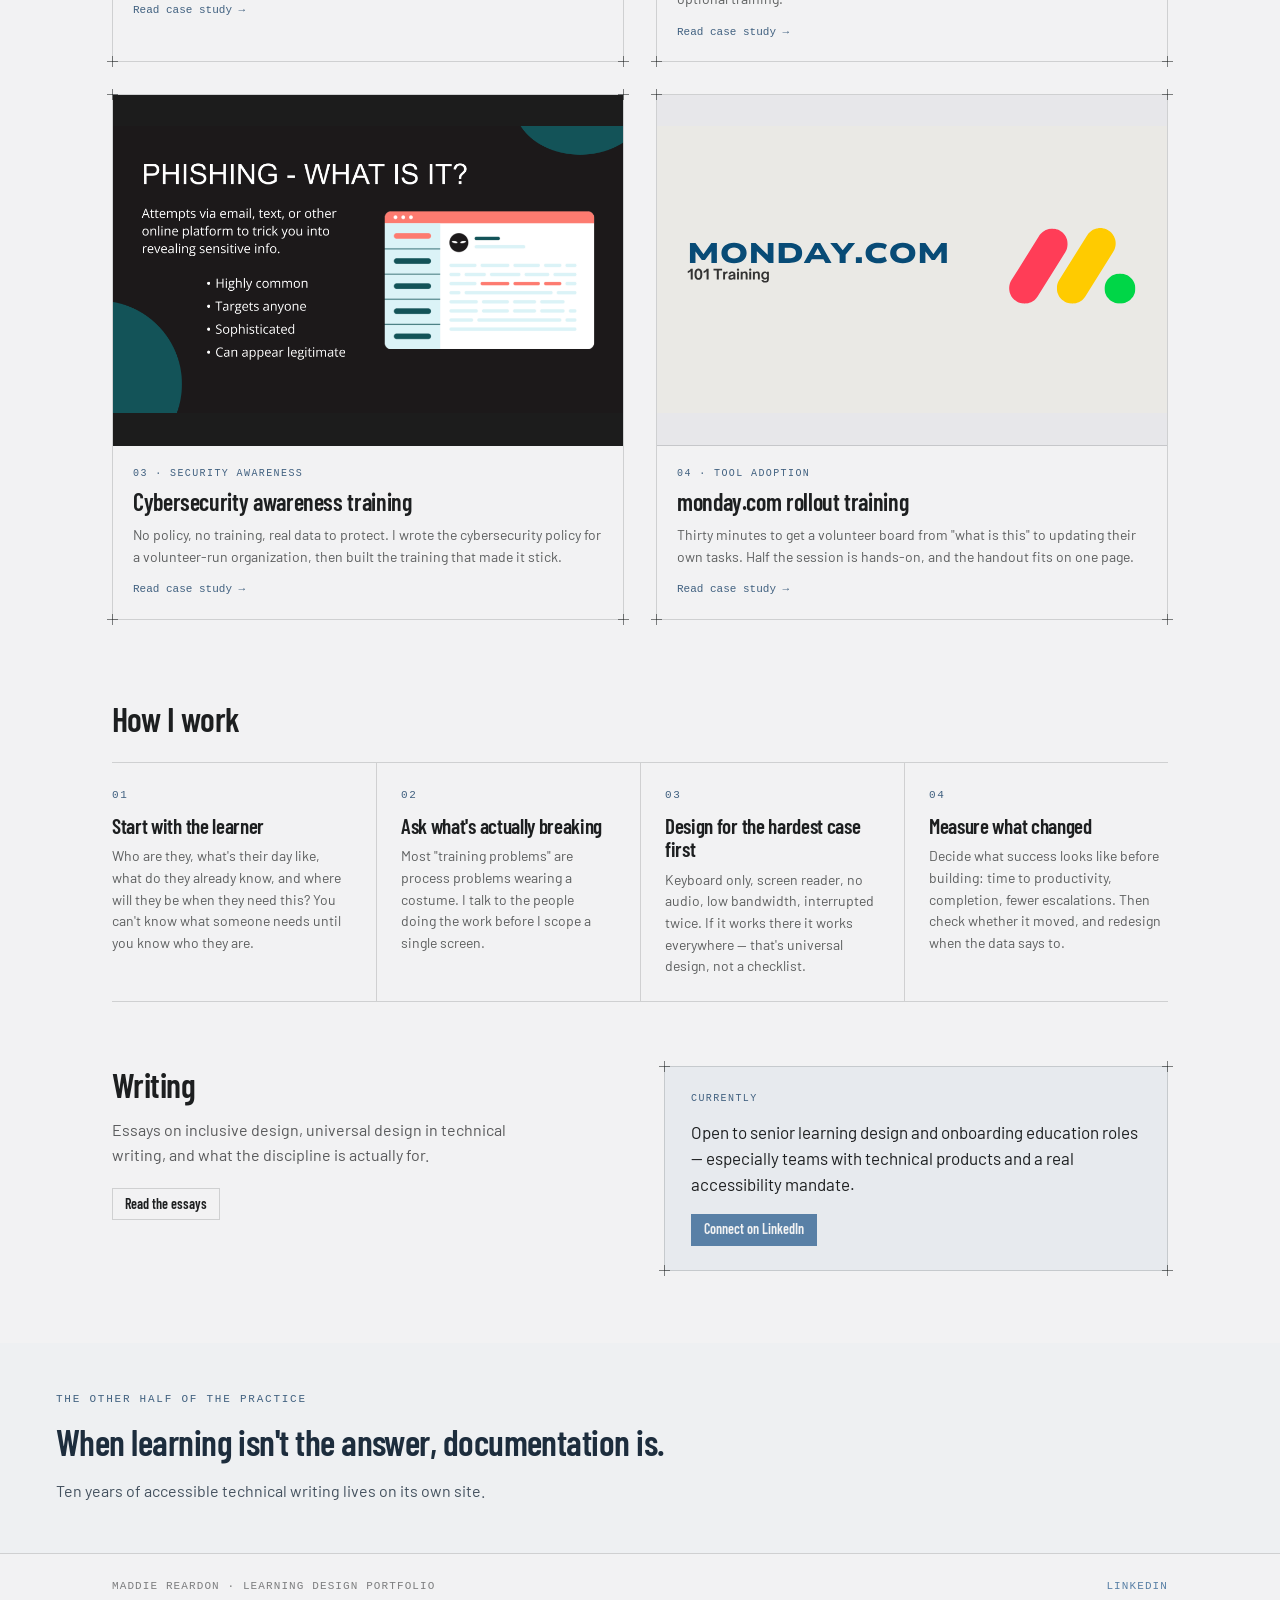
==== commit 19faca64: "Update index.html" ====
--- a/index.html
+++ b/index.html
@@ -58,7 +58,7 @@
     <div style="max-width:1120px;margin:0 auto;padding:0 32px;display:grid;grid-template-columns:repeat(4,1fr)">
       <div style="padding:26px 20px 26px 0"><p class="mono" style="font-size:10px;letter-spacing:.14em;text-transform:uppercase;color:color-mix(in srgb,var(--color-text) 55%,transparent);margin:0 0 6px">Practice</p><p style="font-family:var(--font-heading);font-size:22px;margin:0">Accessible by default</p></div>
       <div style="padding:26px 20px;border-left:1px solid var(--color-divider)"><p class="mono" style="font-size:10px;letter-spacing:.14em;text-transform:uppercase;color:color-mix(in srgb,var(--color-text) 55%,transparent);margin:0 0 6px">Years</p><p style="font-family:var(--font-heading);font-size:22px;margin:0">10 writing · 8 design</p></div>
-      <div style="padding:26px 20px;border-left:1px solid var(--color-divider)"><p class="mono" style="font-size:10px;letter-spacing:.14em;text-transform:uppercase;color:color-mix(in srgb,var(--color-text) 55%,transparent);margin:0 0 6px">Builds</p><p style="font-family:var(--font-heading);font-size:22px;margin:0">eLearning · ILT · job aids</p></div>
+      <div style="padding:26px 20px;border-left:1px solid var(--color-divider)"><p class="mono" style="font-size:10px;letter-spacing:.14em;text-transform:uppercase;color:color-mix(in srgb,var(--color-text) 55%,transparent);margin:0 0 6px">Builds</p><p style="font-family:var(--font-heading);font-size:22px;margin:0">eLearning · ILT · VILT · job aids</p></div>
       <div style="padding:26px 0 26px 20px;border-left:1px solid var(--color-divider)"><p class="mono" style="font-size:10px;letter-spacing:.14em;text-transform:uppercase;color:color-mix(in srgb,var(--color-text) 55%,transparent);margin:0 0 8px">Tools &amp; platforms</p><div style="display:flex;flex-wrap:wrap;gap:6px"><span class="tag tag-neutral">Articulate</span><span class="tag tag-neutral">Adobe Captivate</span><span class="tag tag-neutral">Camtasia</span><span class="tag tag-neutral">Workday Learning</span><span class="tag tag-neutral">Canvas</span><span class="tag tag-neutral">Google Classroom</span></div></div>
     </div>
   </section>
--- a/assets/styles.css
+++ b/assets/styles.css
@@ -0,0 +1,318 @@
+/* Industry — design-system tokens and component classes. This file is the source of truth for the system's look; retune it here and see readme.md. */
+@import url('https://fonts.googleapis.com/css2?family=Barlow:wght@400;500;700&family=Barlow+Condensed:wght@400;600&display=swap');
+
+:root {
+  --color-bg: #f2f2f3;
+  --color-surface: #e9e9ea;
+  --color-text: #1d1f20;
+  --color-accent: #5980a6;
+  --color-accent-2: #728fab;
+  --color-divider: color-mix(in srgb, #1d1f20 16%, transparent);
+
+  /* Tonal ramps — generated in OKLCH on one shared lightness scale, so the
+     same step of any role matches the others in visual value. */
+  --color-neutral-100: #f5f5f8;
+  --color-neutral-200: #e7e7ea;
+  --color-neutral-300: #d4d4d7;
+  --color-neutral-400: #b7b7ba;
+  --color-neutral-500: #98989b;
+  --color-neutral-600: #7a7a7d;
+  --color-neutral-700: #5d5d60;
+  --color-neutral-800: #424244;
+  --color-neutral-900: #2b2b2d;
+
+  --color-accent-100: #eef6ff;
+  --color-accent-200: #d6ebff;
+  --color-accent-300: #b5d9fd;
+  --color-accent-400: #94bce3;
+  --color-accent-500: #749dc4;
+  --color-accent-600: #597ea3;
+  --color-accent-700: #416180;
+  --color-accent-800: #2c455d;
+  --color-accent-900: #1d2d3d;
+
+  --color-accent-2-100: #eef6ff;
+  --color-accent-2-200: #d6ebff;
+  --color-accent-2-300: #bdd8f2;
+  --color-accent-2-400: #9ebbd8;
+  --color-accent-2-500: #7e9cb8;
+  --color-accent-2-600: #627d98;
+  --color-accent-2-700: #486077;
+  --color-accent-2-800: #314457;
+  --color-accent-2-900: #1f2d3a;
+
+  --font-heading: "Barlow Condensed", system-ui, sans-serif;
+  --font-heading-weight: 600;
+  --font-body: "Barlow", system-ui, sans-serif;
+
+  --space-1: 3.4px;
+  --space-2: 6.8px;
+  --space-3: 10.2px;
+  --space-4: 13.6px;
+  --space-6: 20.4px;
+  --space-8: 27.2px;
+
+  --radius-sm: 2px;
+  --radius-md: 4px;
+  --radius-lg: 7px;
+
+  /* Elevation — derived from the ground: soft ink-tinted shadows on a
+     light theme, a hairline edge + ambient darkness on a dark one. */
+  --shadow-sm: 0 1px 2px color-mix(in srgb, #2b2b2d 14%, transparent);
+  --shadow-md: 0 3px 10px color-mix(in srgb, #2b2b2d 16%, transparent);
+  --shadow-lg: 0 12px 32px color-mix(in srgb, #2b2b2d 22%, transparent);
+}
+
+body {
+  background: var(--color-bg);
+  color: var(--color-text);
+  font-family: var(--font-body);
+}
+h1, h2, h3, h4 { font-family: var(--font-heading); font-weight: var(--font-heading-weight); }
+
+.blueprint {
+  position: relative;
+  border: 1px solid var(--color-divider);
+  border-radius: 0;
+}
+/* The overlay image treatments (halftone, duotone) clip their overlay
+   (overflow:hidden); a blueprint wrapper draws its registration marks
+   outside the box, so when both classes share a wrapper the frame must
+   win. */
+.blueprint.halftone, .blueprint.plate, .blueprint.duotone { overflow: visible; }
+.blueprint > .corner {
+  position: absolute; width: 11px; height: 11px;
+  color: color-mix(in srgb, var(--color-text) 55%, transparent);
+}
+.blueprint > .corner::before, .blueprint > .corner::after {
+  content: ""; position: absolute; background: currentColor;
+}
+.blueprint > .corner::before { left: 5px; top: 0; width: 1px; height: 100%; }
+.blueprint > .corner::after  { top: 5px; left: 0; width: 100%; height: 1px; }
+.blueprint > .corner.tl { top: -6px; left: -6px; }
+.blueprint > .corner.tr { top: -6px; right: -6px; }
+.blueprint > .corner.bl { bottom: -6px; left: -6px; }
+.blueprint > .corner.br { bottom: -6px; right: -6px; }
+
+.duotone{position:relative;overflow:hidden}
+.duotone::after{content:"";position:absolute;inset:0;pointer-events:none;
+  background:var(--color-accent);mix-blend-mode:color}
+
+/* ══════════════════════════════════════════════════════════════════════════
+   Components — built with the tokens above. Plain CSS
+   on plain HTML: no JavaScript, no build step. Each class is documented in
+   readme.md and demonstrated in foundations/ and components/.
+   ══════════════════════════════════════════════════════════════════════ */
+
+*, *::before, *::after { box-sizing: border-box; }
+body { margin: 0; font-size: 15px; line-height: 1.55; font-weight: 400; }
+h1, h2, h3, h4, h5, h6 {
+  font-family: var(--font-heading); font-weight: var(--font-heading-weight);
+  line-height: 1.12; letter-spacing: -0.015em; margin: 0 0 var(--space-2);
+}
+h1 { font-size: 42px; }
+h2 { font-size: 32px; }
+h3 { font-size: 25px; }
+h4 { font-size: 20px; }
+h5 { font-size: 16px; }
+h6 { font-size: 13px; }
+h6 { letter-spacing: 0.08em; text-transform: uppercase; }
+p { margin: 0 0 var(--space-3); }
+a { color: var(--color-accent); text-underline-offset: 3px; }
+img { display: block; max-width: 100%; }
+figure { margin: 0; }
+figcaption {
+  font-size: 11px; margin-top: var(--space-1);
+  color: color-mix(in srgb, var(--color-text) 55%, transparent);
+}
+.text-muted { color: color-mix(in srgb, var(--color-text) 55%, transparent); }
+:focus { outline: none; }
+:focus-visible { outline: 2px solid var(--color-accent); outline-offset: 2px; }
+::selection { background: color-mix(in srgb, var(--color-accent) 30%, transparent); }
+
+/* — rules — */
+.hr {
+  height: 1px; border: 0; margin: var(--space-4) 0;
+  background: var(--color-divider);
+}
+
+/* — buttons — */
+.btn {
+  display: inline-flex; align-items: center; justify-content: center; gap: 6px;
+  cursor: pointer; text-decoration: none;
+  font-family: var(--font-heading); font-weight: var(--font-heading-weight);
+  font-size: 14px; line-height: 1.2; color: var(--color-text); /* matches the .input's 14px —
+     the pair sits side by side in sign-up rows */
+  background: transparent; border: 1px solid transparent;
+  padding: var(--space-2) calc(var(--space-3) * 1.2);
+  border-radius: var(--radius-md);
+}
+.btn svg { display: block; }
+.btn:disabled { opacity: 0.45; cursor: not-allowed; }
+.btn-primary { background: var(--color-accent); color: var(--color-bg); }
+.btn-primary:hover { background: var(--color-accent-600); }
+.btn-primary:active { background: var(--color-accent-700); }
+.btn-secondary { border-color: var(--color-divider); }
+.btn-secondary:hover { background: color-mix(in srgb, var(--color-text) 7%, transparent); }
+.btn-secondary:active { background: color-mix(in srgb, var(--color-text) 14%, transparent); }
+.btn-ghost { color: var(--color-accent); padding-inline: var(--space-1); }
+.btn-ghost:hover { background: color-mix(in srgb, var(--color-accent) 10%, transparent); }
+.btn-ghost:active { background: color-mix(in srgb, var(--color-accent) 18%, transparent); }
+.btn-icon { width: 36px; height: 36px; padding: 0; }
+.btn-block { width: 100%; margin-top: var(--space-2); }
+
+/* — forms — */
+.field > label {
+  display: block; font-size: 12px; margin-bottom: 5px;
+  color: color-mix(in srgb, var(--color-text) 70%, transparent);
+}
+.input {
+  width: 100%; min-height: 36px; padding: 6px 10px; font: inherit;
+  font-size: 14px; color: var(--color-text); caret-color: var(--color-accent);
+  background: var(--color-surface);
+  border: 1px solid var(--color-divider); border-radius: var(--radius-md);
+}
+.input:hover { border-color: color-mix(in srgb, var(--color-text) 45%, transparent); }
+.input:focus-visible { border-color: var(--color-accent); outline-offset: 0; }
+textarea.input { min-height: 90px; resize: vertical; }
+.radio { display: inline-flex; align-items: center; gap: 8px; cursor: pointer; font-size: 14px; }
+.radio input, .seg-opt input {
+  position: absolute; opacity: 0; width: 0; height: 0; pointer-events: none;
+}
+.radio .dot {
+  width: 16px; height: 16px; flex: none; border-radius: 50%;
+  border: 1.5px solid var(--color-divider);
+}
+.radio:hover .dot { border-color: var(--color-accent); }
+.radio input:checked + .dot {
+  border-color: var(--color-accent); background: var(--color-accent);
+  box-shadow: inset 0 0 0 4px var(--color-bg);
+}
+.radio input:focus-visible + .dot { outline: 2px solid var(--color-accent); outline-offset: 2px; }
+.seg {
+  display: inline-flex; overflow: hidden;
+  border: 1px solid var(--color-divider); border-radius: var(--radius-md);
+}
+.seg-opt {
+  display: inline-flex; align-items: center; gap: 6px;
+  padding: 7px 12px; font-size: 13px; cursor: pointer;
+}
+.seg-opt + .seg-opt { border-left: 1px solid var(--color-divider); }
+.seg-opt:has(input:checked) { background: var(--color-accent); color: var(--color-bg); }
+.seg-opt:not(:has(input:checked)):hover { background: color-mix(in srgb, var(--color-text) 7%, transparent); }
+.seg-opt:has(input:focus-visible) { outline: 2px solid var(--color-accent); outline-offset: -2px; }
+
+/* — cards — */
+.card {
+  display: flex; flex-direction: column; gap: var(--space-2);
+  padding: var(--space-3); border-radius: var(--radius-md); background: var(--color-surface);
+}
+.card-kicker { font-size: 10px; letter-spacing: 0.1em; text-transform: uppercase; color: var(--color-accent); }
+.card-title {
+  font-family: var(--font-heading); font-weight: var(--font-heading-weight);
+  font-size: 17px; line-height: 1.2;
+}
+.card-body { margin: 0; font-size: 13px; opacity: 0.8; flex: 1; }
+.card-meta {
+  display: flex; align-items: center; gap: 6px; font-size: 11px;
+  color: color-mix(in srgb, var(--color-text) 50%, transparent);
+}
+.elev-sm { box-shadow: var(--shadow-sm); }
+.elev-md { box-shadow: var(--shadow-md); }
+.elev-lg { box-shadow: var(--shadow-lg); }
+
+/* — tags — */
+.tag {
+  display: inline-flex; align-items: center; font-size: 11px;
+  letter-spacing: 0.02em; padding: 3px 10px;
+  border-radius: calc(var(--radius-md) * 0.75);
+}
+.tag-accent { background: var(--color-accent-100); color: var(--color-accent-800); }
+.tag-accent-2 { background: var(--color-accent-2-100); color: var(--color-accent-2-800); }
+.tag-neutral { background: var(--color-neutral-100); color: var(--color-neutral-800); }
+.tag-outline { border: 1px solid var(--color-accent); color: var(--color-accent); }
+
+/* — navigation — */
+.nav {
+  display: flex; align-items: center; gap: var(--space-4);
+  padding: var(--space-3) var(--space-4);
+  border-bottom: none;
+}
+.nav-brand {
+  font-family: var(--font-heading); font-weight: var(--font-heading-weight);
+  font-size: 18px; margin-right: auto;
+}
+.nav a { color: inherit; text-decoration: none; font-size: 14px; }
+.nav a:hover, .nav a[aria-current='page'] { color: var(--color-accent); }
+
+/* — tables — */
+.table { width: 100%; border-collapse: collapse; font-size: 14px; }
+.table th {
+  text-align: left; font-size: 11px; letter-spacing: 0.08em; text-transform: uppercase;
+  color: color-mix(in srgb, var(--color-text) 60%, transparent);
+  padding: var(--space-2); border-bottom: 1px solid var(--color-divider);
+}
+.table td {
+  padding: var(--space-2);
+  border-bottom: 1px solid color-mix(in srgb, var(--color-text) 8%, transparent);
+}
+.table tbody tr:hover { background: color-mix(in srgb, var(--color-text) 4%, transparent); }
+
+/* — dialog — */
+.dialog-backdrop {
+  position: fixed; inset: 0; display: grid; place-items: center;
+  padding: var(--space-4);
+  background: color-mix(in srgb, var(--color-neutral-900) 50%, transparent);
+}
+.dialog {
+  width: min(440px, 100%); display: flex; flex-direction: column; gap: var(--space-3);
+  padding: var(--space-4); border-radius: var(--radius-lg);
+  background: var(--color-surface); box-shadow: var(--shadow-lg);
+}
+.dialog-title {
+  font-family: var(--font-heading); font-weight: var(--font-heading-weight);
+  font-size: 20px;
+}
+.dialog-body { font-size: 14px; opacity: 0.85; }
+.dialog-actions { display: flex; justify-content: flex-end; gap: var(--space-2); margin-top: var(--space-2); }
+
+/* — blueprint frame: components are wireframe objects (see .blueprint
+     and .corner above) — square, transparent, hairline-bordered — */
+.card, .btn, .input, .tag, .seg, .dialog { border-radius: 0; }
+.card, .dialog { background: transparent; border: 1px solid var(--color-divider); }
+.btn { border: 1px solid var(--color-divider); }
+.btn-primary { border-color: var(--color-accent); }
+.btn-ghost { border-color: transparent; }
+
+@media (max-width: 760px) {
+  /* Stack every grid into 1 column */
+  [style*="grid-template-columns"] {
+    grid-template-columns: 1fr !important;
+    gap: 24px !important;
+  }
+
+  /* Side dividers become top dividers when stacked */
+  [style*="border-left:1px solid var(--color-divider)"] {
+    border-left: 0 !important;
+    border-top: 1px solid var(--color-divider);
+    padding-left: 0 !important;
+  }
+
+  /* 16px side gutters */
+  [style*="max-width:1120px"] {
+    padding-left: 16px !important;
+    padding-right: 16px !important;
+  }
+
+  /* Smaller headings */
+  h1 { font-size: 36px !important; }
+  h2 { font-size: 26px !important; }
+
+  /* Header: tighter nav, hide the button */
+  header nav { gap: 14px !important; font-size: 13px !important; }
+  header nav .btn { display: none; }
+
+  /* Let long labels wrap, and let tables scroll sideways */
+  [style*="white-space:nowrap"] { white-space: normal !important; }
+  .table { display: block; overflow-x: auto; }
+}
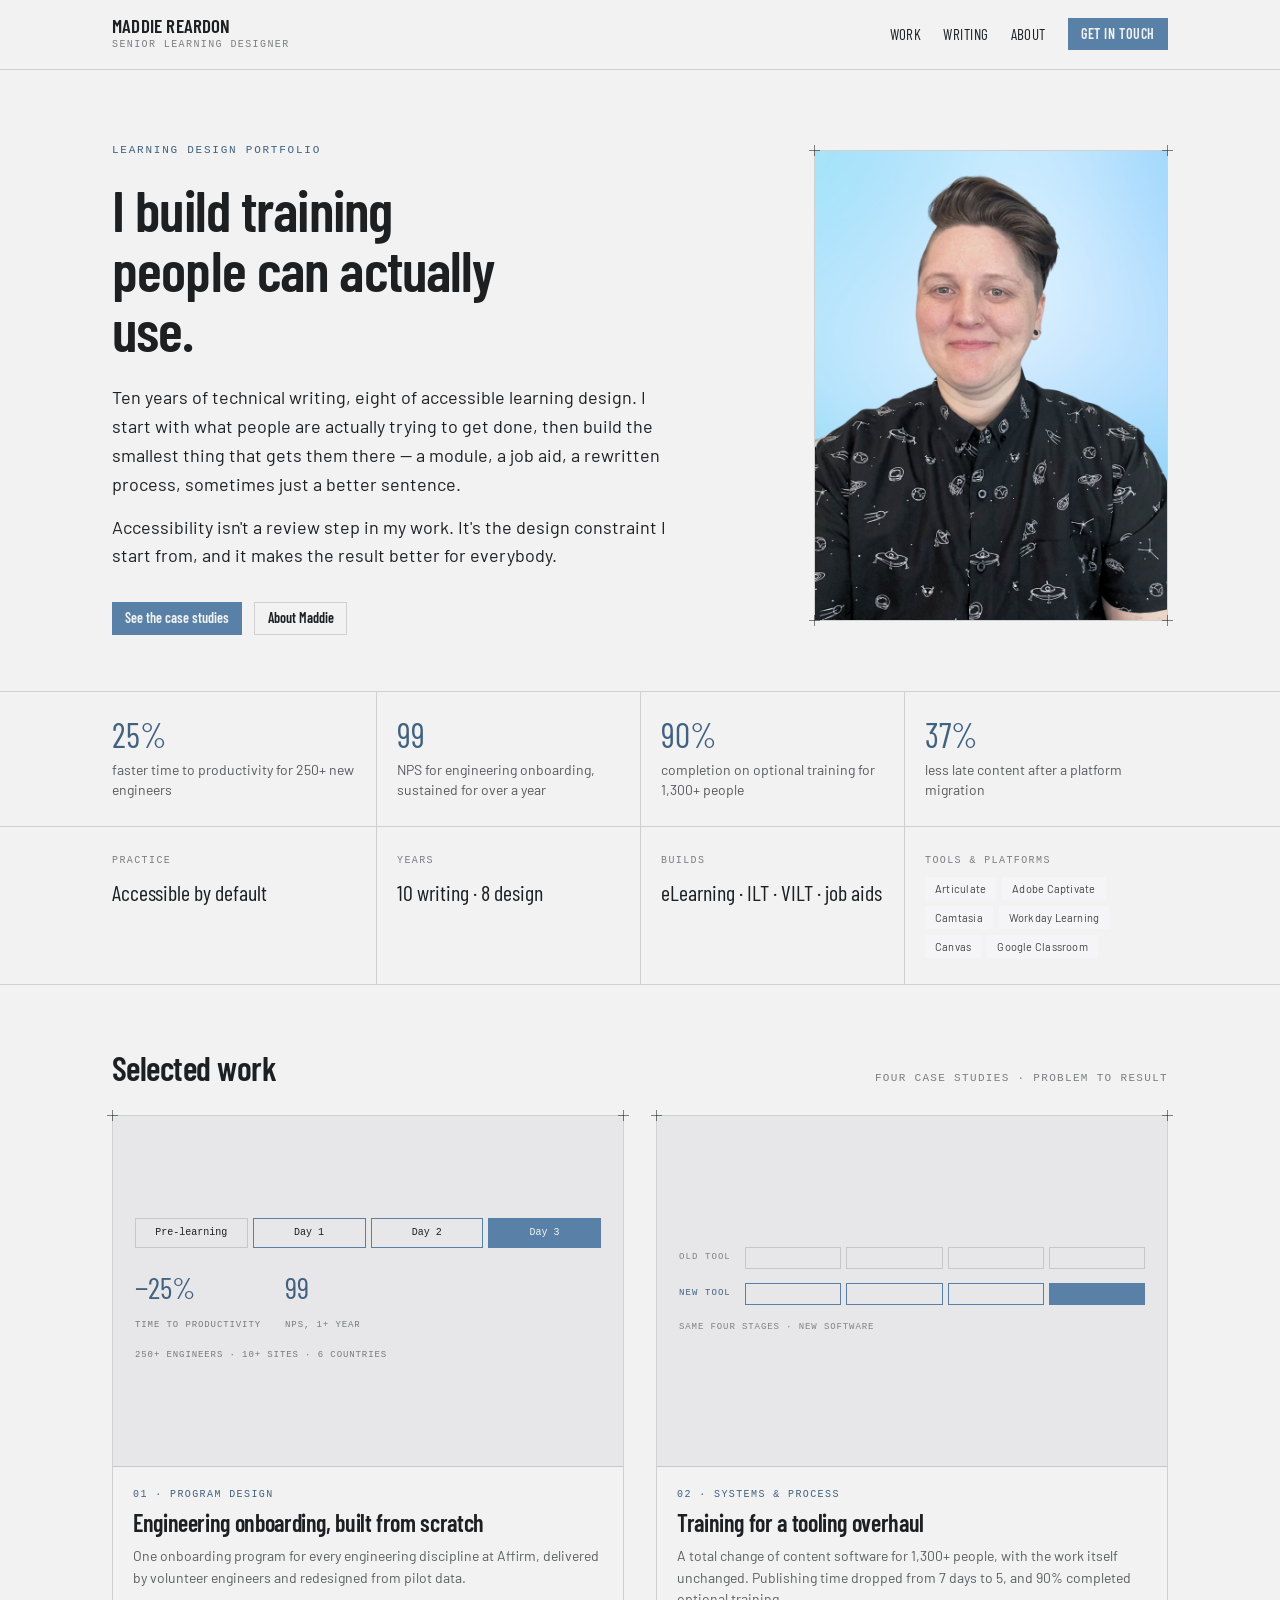
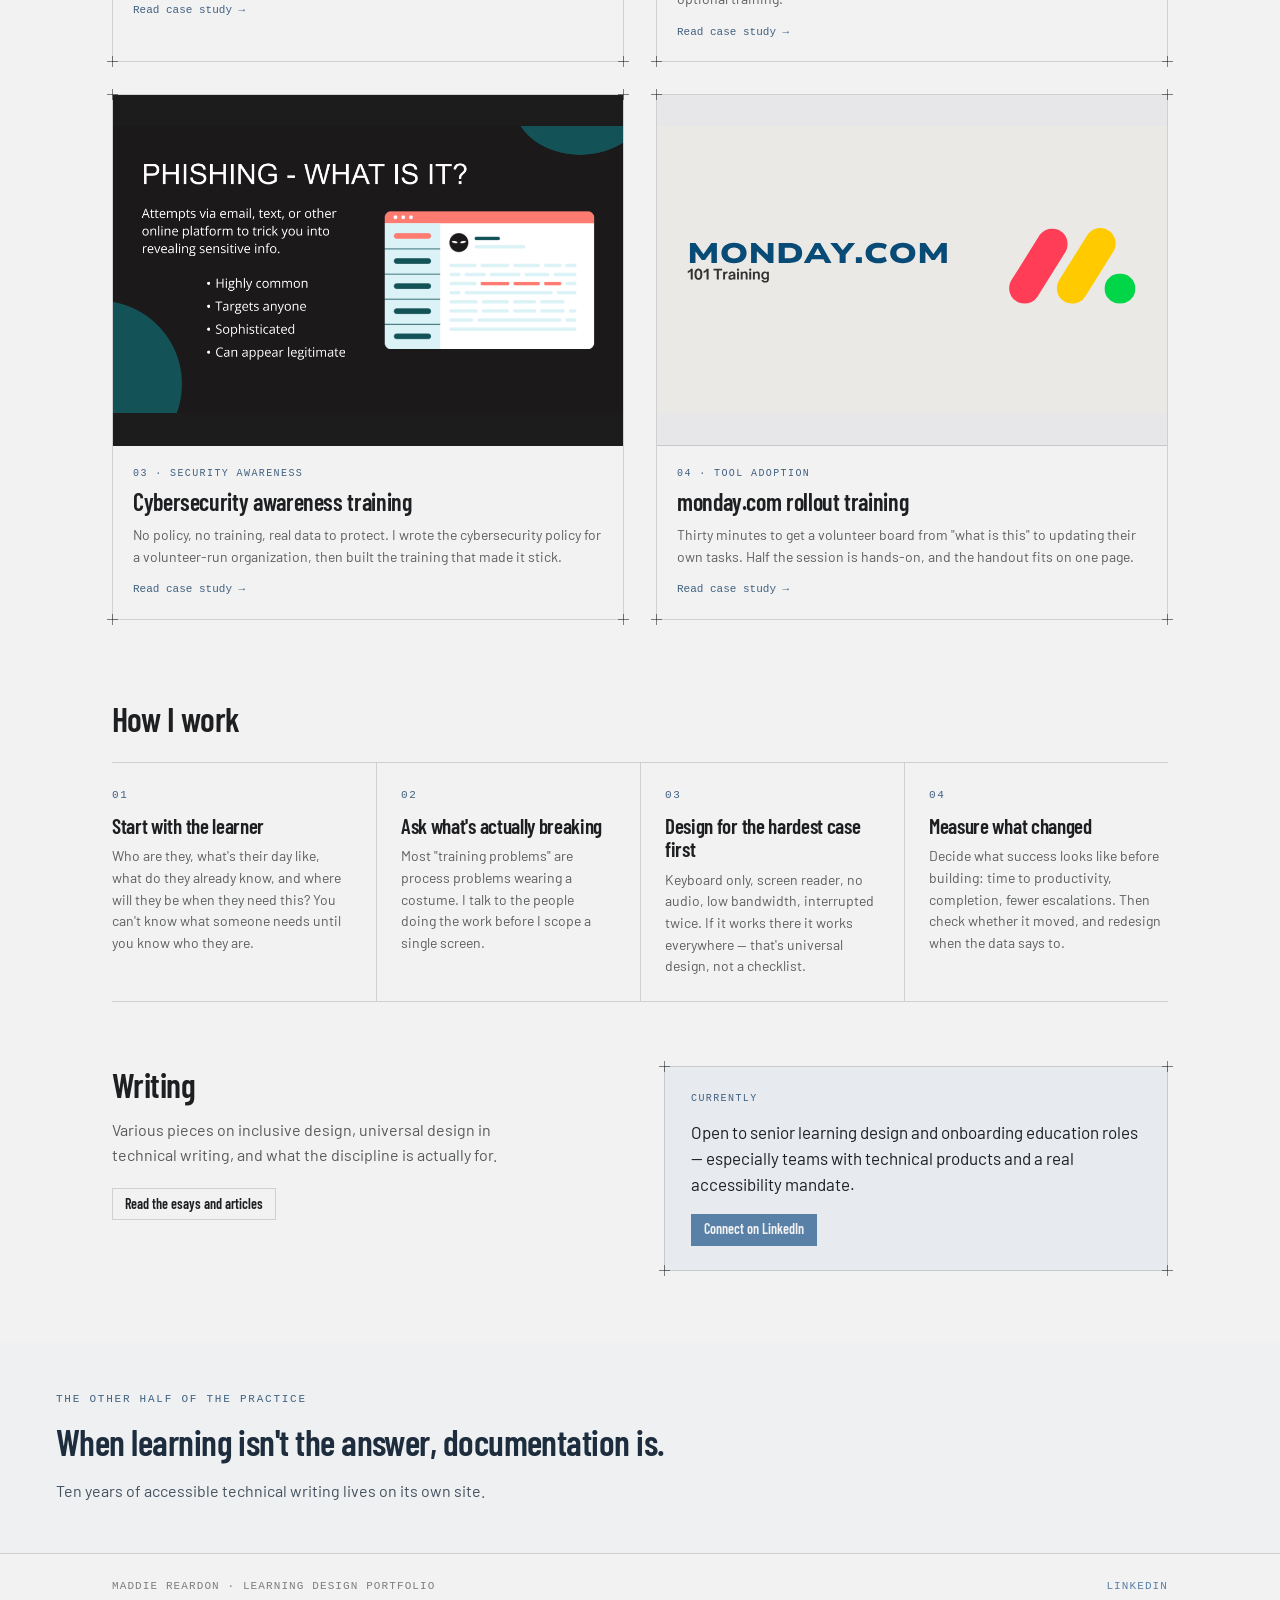
==== commit 24a6a1b4: "Revise writing section text and link Updated text content and link description in the writing sectio" ====
--- a/index.html
+++ b/index.html
@@ -177,8 +177,8 @@
   <section style="max-width:1120px;margin:0 auto;padding:56px 32px 72px;display:grid;grid-template-columns:1fr 1fr;gap:48px;align-items:start">
     <div>
       <h2 style="font-size:34px;margin:0 0 14px">Writing</h2>
-      <p style="font-size:16px;margin:0 0 20px;max-width:44ch;color:color-mix(in srgb,var(--color-text) 72%,transparent);text-wrap:pretty">Essays on inclusive design, universal design in technical writing, and what the discipline is actually for.</p>
-      <a class="btn btn-secondary" href="writing.html">Read the essays</a>
+      <p style="font-size:16px;margin:0 0 20px;max-width:44ch;color:color-mix(in srgb,var(--color-text) 72%,transparent);text-wrap:pretty">Various pieces on inclusive design, universal design in technical writing, and what the discipline is actually for.</p>
+      <a class="btn btn-secondary" href="writing.html">Read the esays and articles</a>
     </div>
     <div class="blueprint" style="padding:24px 26px;background:color-mix(in srgb,var(--color-accent) 7%,transparent)">
       <i class="corner tl"></i><i class="corner tr"></i><i class="corner bl"></i><i class="corner br"></i>
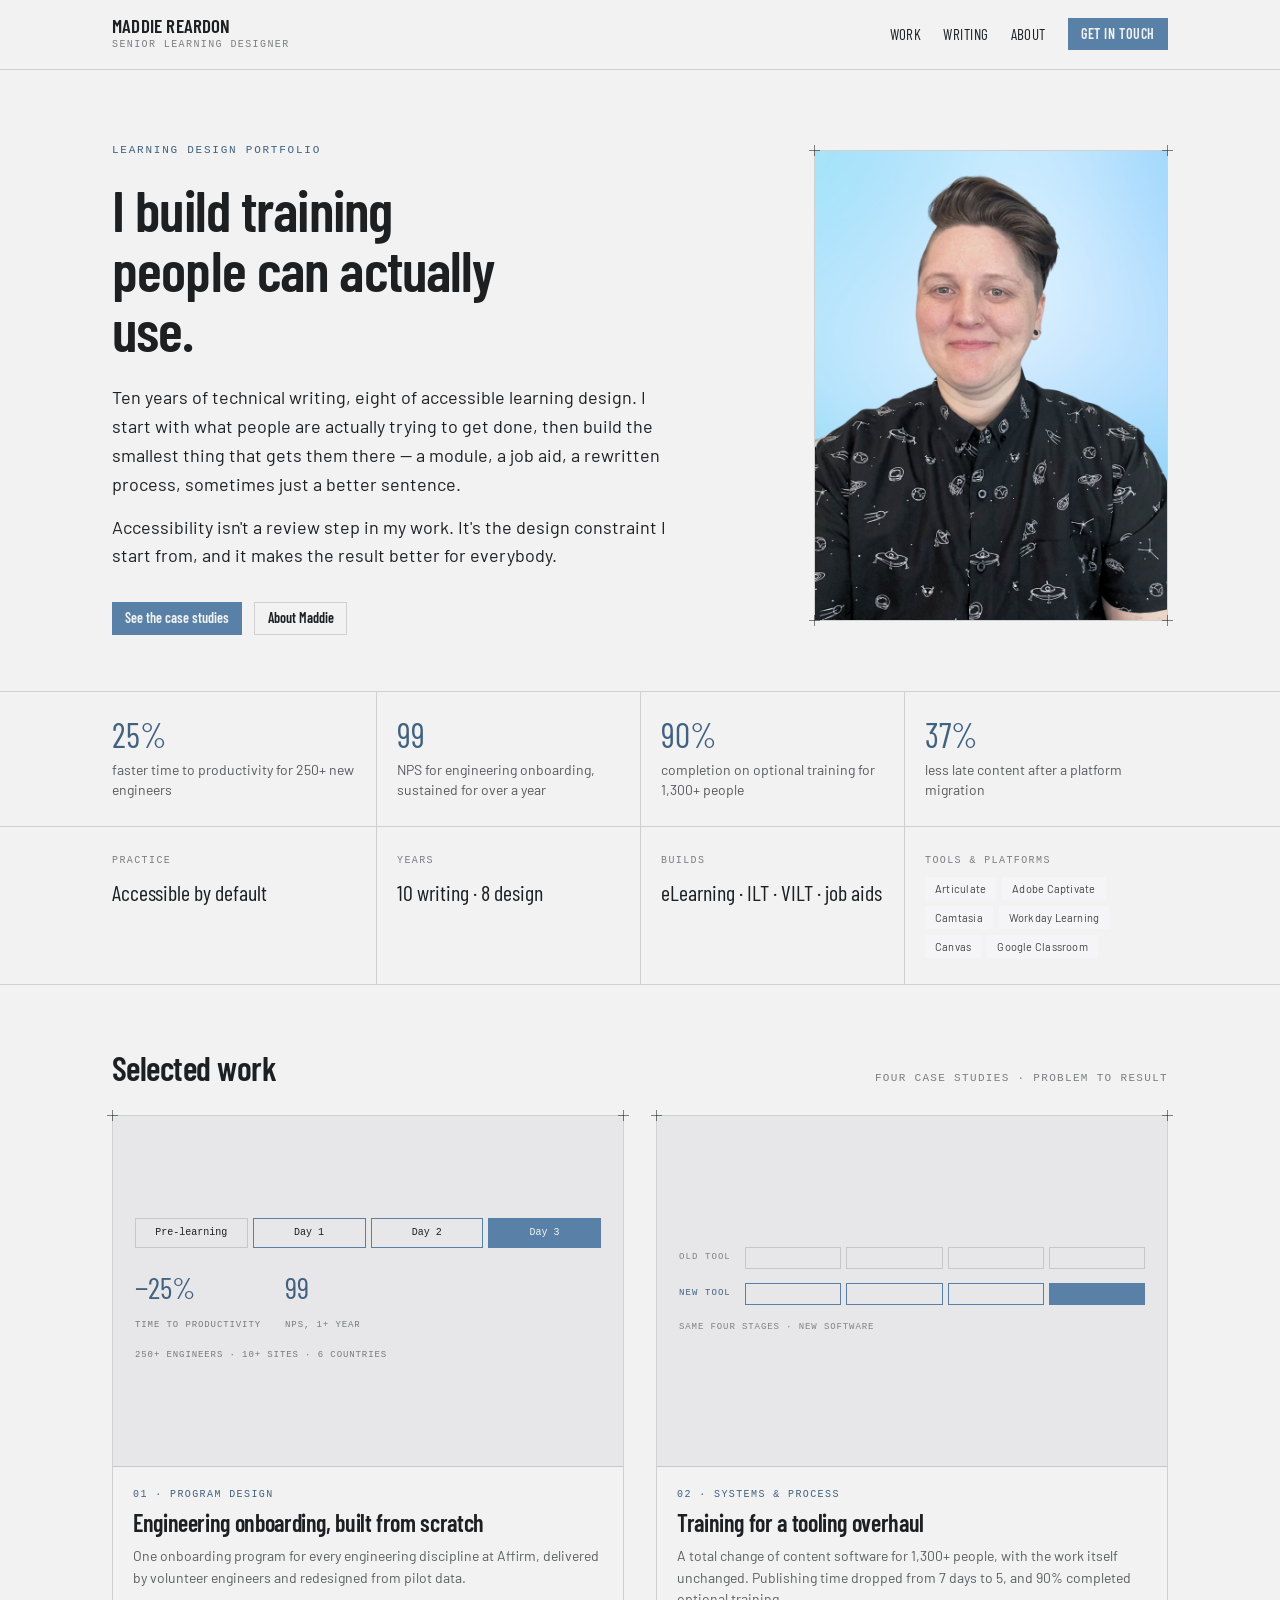
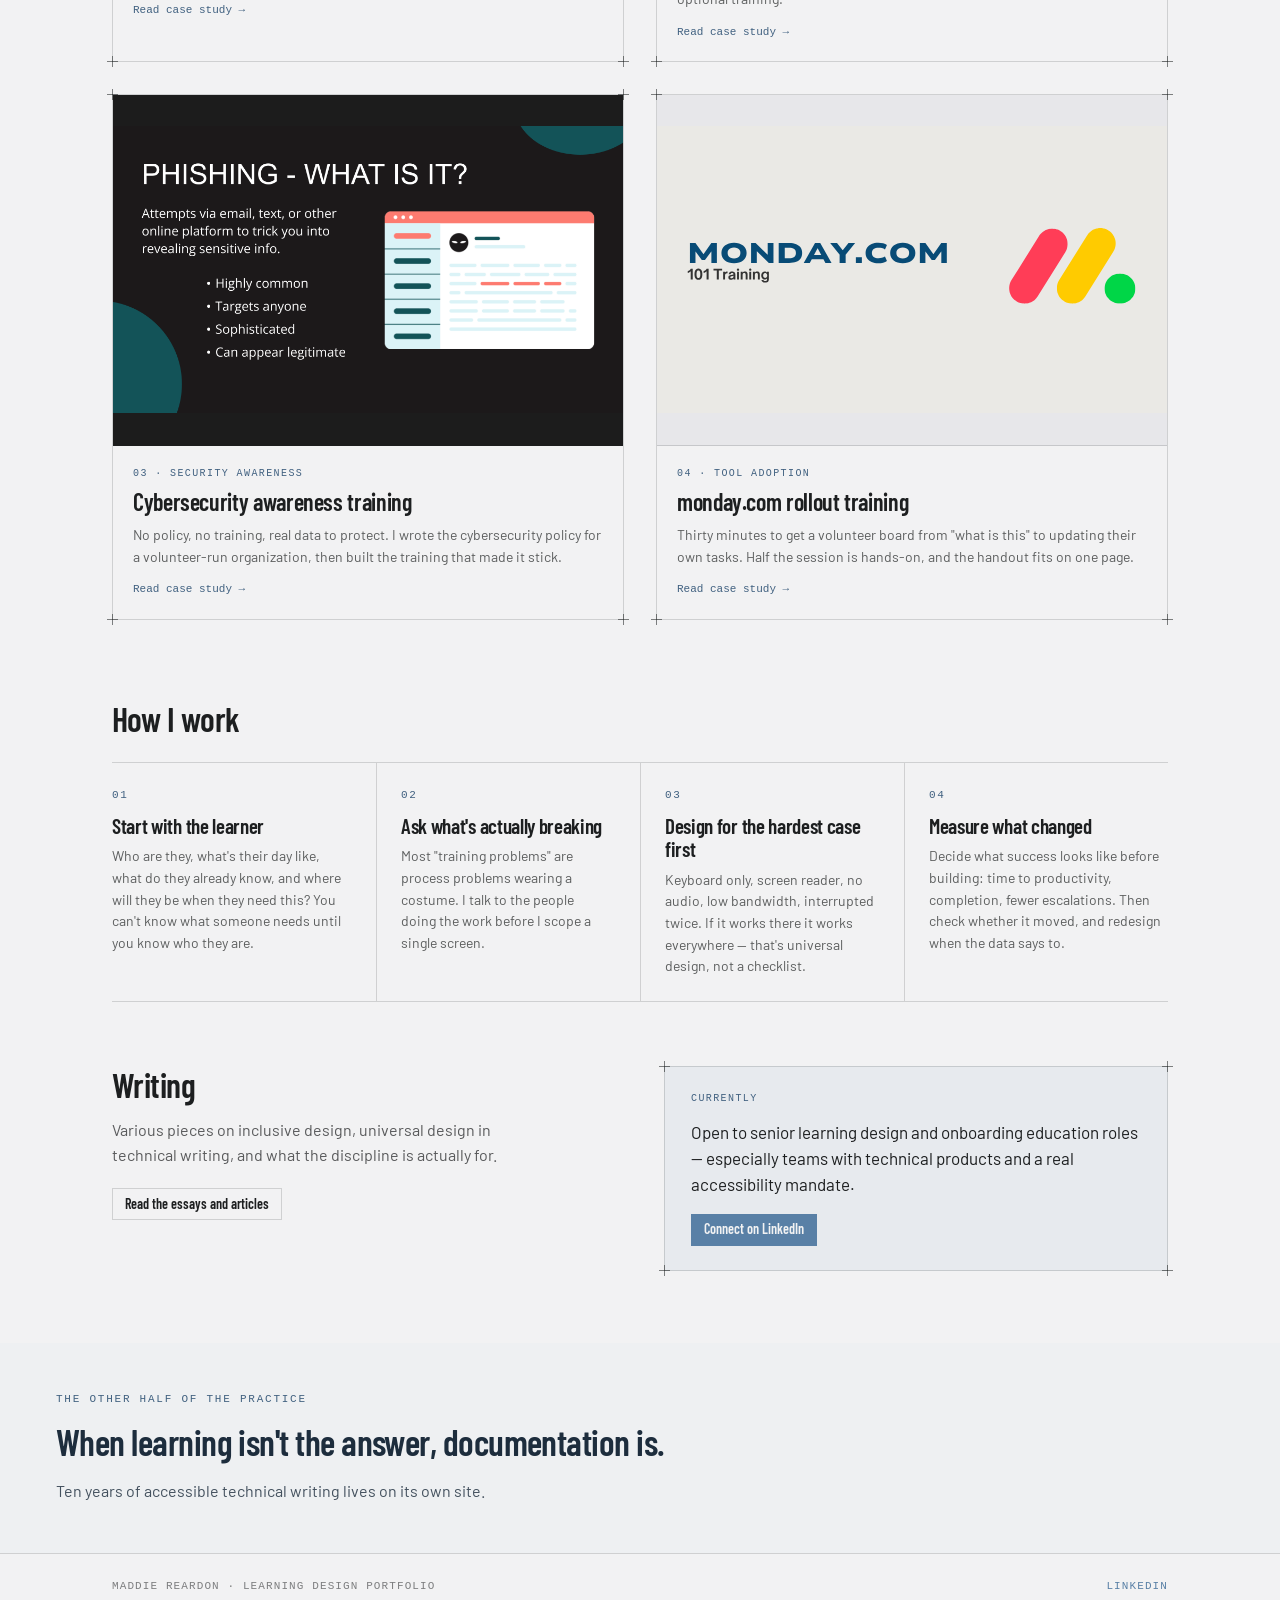
==== commit 9b7c5c13: "Update index.html" ====
--- a/index.html
+++ b/index.html
@@ -178,7 +178,7 @@
     <div>
       <h2 style="font-size:34px;margin:0 0 14px">Writing</h2>
       <p style="font-size:16px;margin:0 0 20px;max-width:44ch;color:color-mix(in srgb,var(--color-text) 72%,transparent);text-wrap:pretty">Various pieces on inclusive design, universal design in technical writing, and what the discipline is actually for.</p>
-      <a class="btn btn-secondary" href="writing.html">Read the esays and articles</a>
+      <a class="btn btn-secondary" href="writing.html">Read the essays and articles</a>
     </div>
     <div class="blueprint" style="padding:24px 26px;background:color-mix(in srgb,var(--color-accent) 7%,transparent)">
       <i class="corner tl"></i><i class="corner tr"></i><i class="corner bl"></i><i class="corner br"></i>
